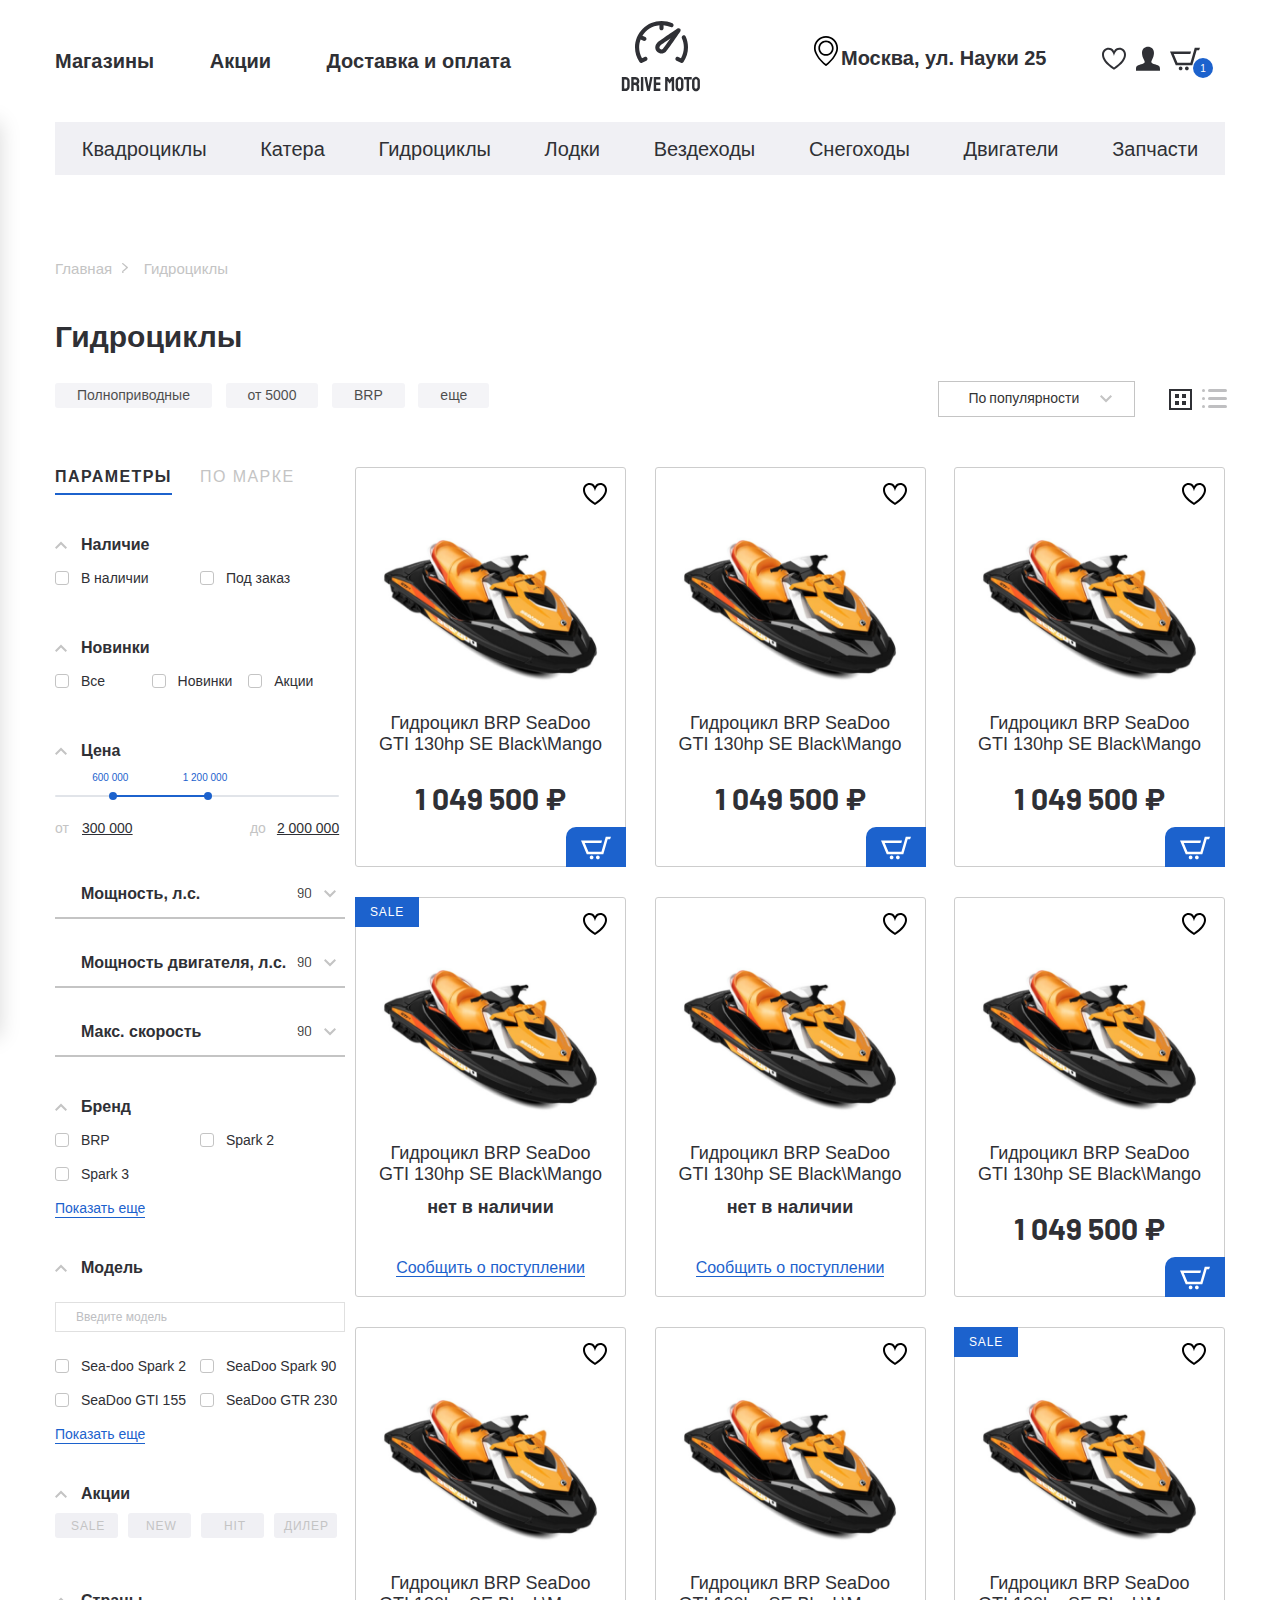
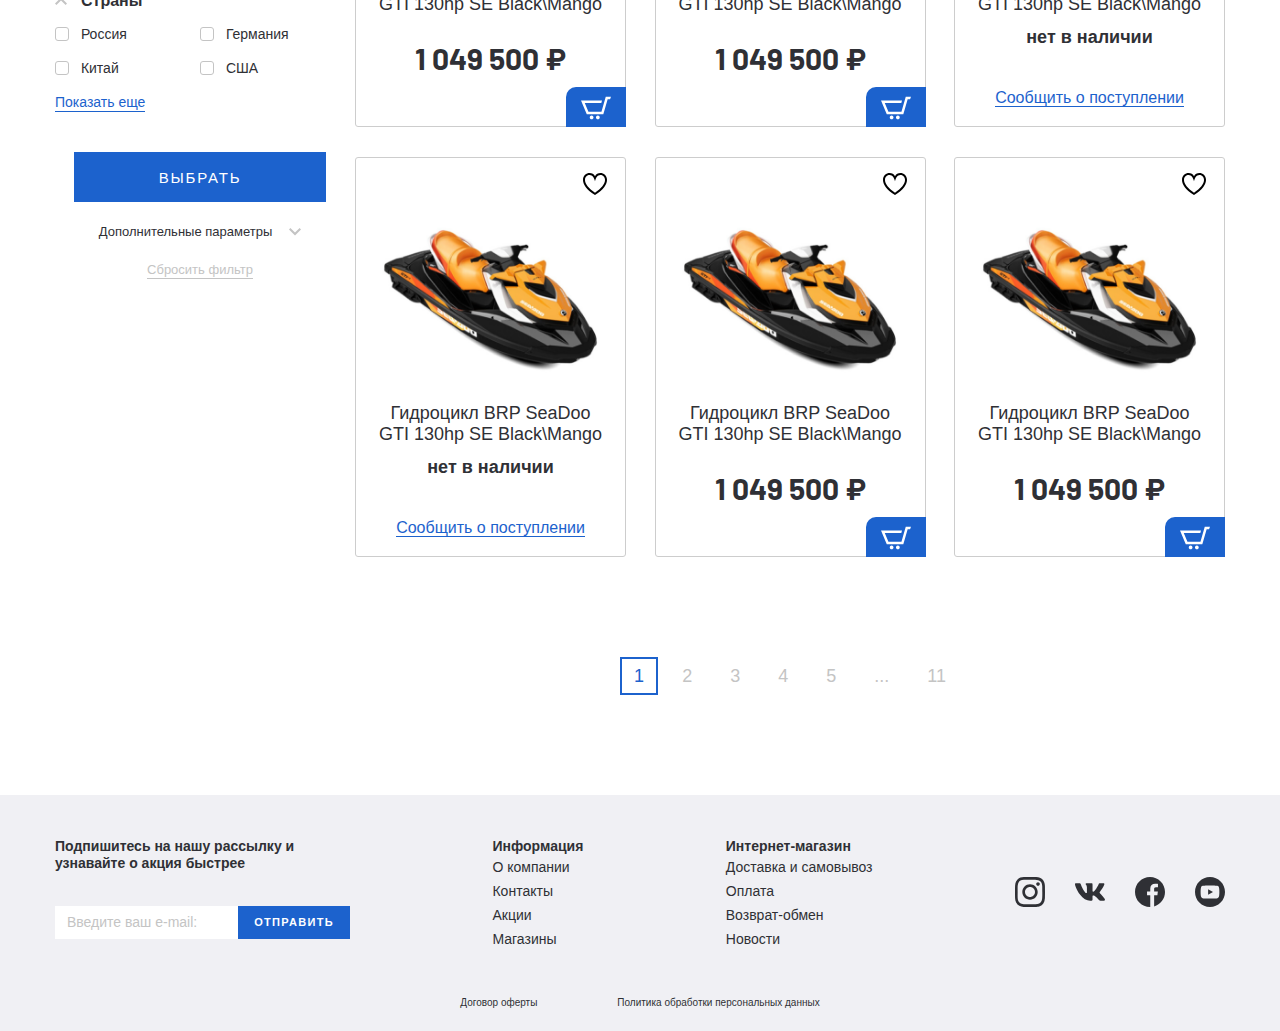
==== catalog.html @ cab8bf54 "complete project: add project git" ====
<!DOCTYPE html>
<html lang="ru">
  <head>
    <meta charset="UTF-8" />
    <meta name="viewport" content="width=device-width, initial-scale=1.0" />
    <meta http-equiv="X-UA-Compatible" content="ie=edge" />
    <title>Document</title>
    <link rel="preconnect" href="https://fonts.googleapis.com" />
    <link rel="preconnect" href="https://fonts.gstatic.com" crossorigin />
    <link
      href="https://fonts.googleapis.com/css2?family=Barlow:wght@400;700&display=swap"
      rel="stylesheet"
    />
    <link rel="stylesheet" href="css/ion.rangeSlider.min.css" />
    <link rel="stylesheet" href="css/jquery.formstyler.css" />
    <link rel="stylesheet" href="css/jquery.formstyler.theme.css" />
    <link rel="stylesheet" href="css/jquery.rateyo.min.css" />
    <link rel="stylesheet" href="css/style.min.css" />
  </head>
  <body>
    <header class="header">
      <div class="header__top">
        <div class="container">
          <div class="header__top-inner">
            <nav class="menu">
              <button class="menu__btn">
                <div class="menu__btn-line"></div>
                <div class="menu__btn-line"></div>
                <div class="menu__btn-line"></div>
              </button>
              <ul class="menu__list">
                <li class="menu__item">
                  <a class="menu__link" href="catalog.html">Магазины</a>
                </li>
                <li class="menu__item">
                  <a class="menu__link" href="#">Акции</a>
                </li>
                <li class="menu__item">
                  <a class="menu__link" href="#">Доставка и оплата</a>
                </li>
              </ul>
            </nav>
            <a class="logo" href="#">
              <img class="logo__img" src="./img/logo.svg" alt="" />
            </a>
            <div class="header__box">
              <p class="header__addres">Москва, ул. Науки 25</p>
              <ul class="user__list">
                <li class="user__list-item">
                  <a class="user__list-link" href="#">
                    <img
                      src="./img/hearth-ico.svg
                    "
                      alt=""
                    />
                  </a>
                </li>
                <li class="user__list-item">
                  <a class="user__list-link" href="#">
                    <img
                      src="./img/user-ico.svg
                    "
                      alt=""
                    />
                  </a>
                </li>
                <li class="user__list-item">
                  <a class="user__list-link basket" href="#">
                    <img
                      src="./img/basket.svg
                    "
                      alt=""
                    />
                    <p class="basket__num">1</p>
                  </a>
                </li>
              </ul>
            </div>
          </div>
        </div>
      </div>
      <ul class="menu-mobile__list">
        <li class="menu-mobile__item">
          <a class="menu-mobile__link" href="#">
            <img class="menu-mobile__img" src="./img/user-ico.svg" alt="" />
            <p>Войти</p>
          </a>
        </li>
        <li class="menu-mobile__item">
          <a class="menu-mobile__link" href="#">
            <img class="menu-mobile__img" src="./img/user-ico.svg" alt="" />
            <p>Регистрация</p>
          </a>
        </li>
        <li class="menu-mobile__item">
          <a class="menu-mobile__link" href="#">
            <img class="menu-mobile__img" src="./img/hearth-ico.svg" alt="" />
            <p>Избранное</p>
          </a>
        </li>
        <li class="menu-mobile__item">
          <a class="menu-mobile__link" href="#">
            <img class="menu-mobile__img" src="./img/basket.svg" alt="" />
            <p>Корзина</p>
          </a>
        </li>
        <li class="menu-mobile__item">
          <a class="menu-mobile__link" href="#">
            <img class="menu-mobile__img" src="./img/home.svg" alt="" />
            <p>Магазины</p>
          </a>
        </li>
        <li class="menu-mobile__item">
          <a class="menu-mobile__link" href="#">
            <img class="menu-mobile__img" src="./img/sale.svg" alt="" />
            <p>Акции</p>
          </a>
        </li>
        <li class="menu-mobile__item">
          <a class="menu-mobile__link" href="#">
            <img class="menu-mobile__img" src="./img/box.svg" alt="" />
            <p>Доставка и оплата</p>
          </a>
        </li>
        <li class="menu-mobile__item">
          <a class="menu-mobile__link" href="#">
            <p>Квадроциклы</p>
          </a>
        </li>
        <li class="menu-mobile__item">
          <a class="menu-mobile__link" href="#">
            <p>Катера</p>
          </a>
        </li>
        <li class="menu-mobile__item">
          <a class="menu-mobile__link" href="#">
            <p>Гидроциклы</p>
          </a>
        </li>
        <li class="menu-mobile__item">
          <a class="menu-mobile__link" href="#">
            <p>Лодки</p>
          </a>
        </li>
        <li class="menu-mobile__item">
          <a class="menu-mobile__link" href="#">
            <p>Вездеходы</p>
          </a>
        </li>
        <li class="menu-mobile__item">
          <a class="menu-mobile__link" href="#">
            <p>Снегоходы</p>
          </a>
        </li>
        <li class="menu-mobile__item">
          <a class="menu-mobile__link" href="#">
            <p>Двигатели</p>
          </a>
        </li>
        <li class="menu-mobile__item">
          <a class="menu-mobile__link" href="#">
            <p>Запчасти</p>
          </a>
        </li>
      </ul>
      <div class="menu__mobile-linewrapper">
        <ul class="menu__mobile-line">
          <li class="menu__item">
            <a class="menu__link" href="catalog.html">Магазины</a>
          </li>
          <li class="menu__item">
            <a class="menu__link" href="#">Акции</a>
          </li>
          <li class="menu__item">
            <a class="menu__link" href="#">Доставка и оплата</a>
          </li>
        </ul>
      </div>

      <div class="header__bottom">
        <div class="container">
          <ul class="menu__categories">
            <li class="menu__categories-item">
              <a class="menu__categories-link" href="product.html"
                >Квадроциклы</a
              >
            </li>

            <li class="menu__categories-item">
              <a class="menu__categories-link" href="#">Катера</a>
            </li>
            <li class="menu__categories-item">
              <a class="menu__categories-link" href="#">Гидроциклы</a>
            </li>
            <li class="menu__categories-item">
              <a class="menu__categories-link" href="#">Лодки</a>
            </li>
            <li class="menu__categories-item">
              <a class="menu__categories-link" href="#">Вездеходы</a>
            </li>
            <li class="menu__categories-item">
              <a class="menu__categories-link" href="#">Снегоходы</a>
            </li>
            <li class="menu__categories-item">
              <a class="menu__categories-link" href="#">Двигатели</a>
            </li>
            <li class="menu__categories-item">
              <a class="menu__categories-link" href="#">Запчасти</a>
            </li>
          </ul>
        </div>
      </div>
    </header>

    <div class="breadcrumbs">
      <div class="container">
        <div class="breadcrumbs__inner">
          <ul class="breadcrumbs__list mobile-overflow">
            <li class="breadcrumbs__list-item"><a href="#"> Главная </a></li>
            <li class="breadcrumbs__list-item"><a href="#"> Гидроциклы </a></li>
          </ul>
        </div>
      </div>
    </div>
    <section class="catalog">
      <div class="container">
        <h2 class="catalog__title">Гидроциклы</h2>
        <div class="catalog__filter">
          <div class="catalog__filter-itemsinner">
            <div class="catalog__filter-items mobile-overflow">
              <button>Полноприводные</button>
              <button>от 5000</button>
              <button>BRP</button>
              <button>еще</button>
            </div>
          </div>

          <div class="catalog__filter-btn">
            <select class="filter-style select-item">
              <option value="">По популярности</option>
              <option value="">Сначала дешевые</option>
              <option value="">Сначала дорогие</option>
            </select>
            <button
              class="
                catalog__filter-btngrid
                catalog__filter-button
                catalog__filter-button--active
              "
            >
              <svg
                width="23"
                height="21"
                viewBox="0 0 23 21"
                fill="none"
                xmlns="http://www.w3.org/2000/svg"
              >
                <rect
                  x="1"
                  y="1"
                  width="21"
                  height="19"
                  stroke="#2F3035"
                  stroke-width="2"
                />
                <rect
                  x="7"
                  y="6"
                  width="2"
                  height="2"
                  fill="#2F3035"
                  stroke="#2F3035"
                  stroke-width="2"
                />
                <rect
                  x="7"
                  y="13"
                  width="2"
                  height="2"
                  fill="#2F3035"
                  stroke="#2F3035"
                  stroke-width="2"
                />
                <rect
                  x="14"
                  y="6"
                  width="2"
                  height="2"
                  fill="#2F3035"
                  stroke="#2F3035"
                  stroke-width="2"
                />
                <rect
                  x="14"
                  y="13"
                  width="2"
                  height="2"
                  fill="#2F3035"
                  stroke="#2F3035"
                  stroke-width="2"
                />
              </svg>
            </button>
            <button class="catalog__filter-btnline catalog__filter-button">
              <svg
                width="25"
                height="19"
                viewBox="0 0 25 19"
                fill="none"
                xmlns="http://www.w3.org/2000/svg"
              >
                <g opacity="1">
                  <rect x="6" width="19" height="3" rx="1.5" fill="#2F3035" />
                  <rect
                    x="6"
                    y="8"
                    width="19"
                    height="3"
                    rx="1.5"
                    fill="#2F3035"
                  />
                  <rect
                    x="6"
                    y="16"
                    width="19"
                    height="3"
                    rx="1.5"
                    fill="#2F3035"
                  />
                  <rect width="3" height="3" rx="1.5" fill="#2F3035" />
                  <rect y="8" width="3" height="3" rx="1.5" fill="#2F3035" />
                  <rect y="16" width="3" height="3" rx="1.5" fill="#2F3035" />
                </g>
              </svg>
            </button>
          </div>
        </div>
        <div class="catalog__inner">
          <div class="aside-btn"> Фильтр</div>
          <aside class="catalog__inner-aside aside-filter">
            <div class="tabs-wrapper tabs-wrapper--no-scroll">
              <div class="tabs aside-filter__tabs">
                <a class="tab aside-filter__tab tab--active" href="#catalog-1"
                  ><span>ПАРАМЕТРЫ</span>
                </a>
                <a class="tab aside-filter__tab" href="#catalog-2"
                  ><span>ПО МАРКЕ</span>
                </a>
              </div>
            </div>
            <div class="tabs-container">
              <div
                id="catalog-1"
                class="
                  tabs-content
                  aside-filter__tabs-content
                  tabs-content--active
                "
              >
                <form class="aside-filter__form">
                  <ul class="aside-filter__list">
                    <li class="aside-filter__item-drop">
                      <p
                        class="
                          aside-filter__item-title
                          filter__item-drop filter__item-drop--active
                        "
                      >
                        Наличие
                      </p>
                      <div class="aside-filter__content">
                        <div class="aside-filter__content-box">
                          <label class="aside-filter__content-label">
                            <input class="filter-style" type="checkbox" />
                            В наличии
                          </label>
                        </div>

                        <div class="aside-filter__content-box">
                          <label class="aside-filter__content-label">
                            <input class="filter-style" type="checkbox" />
                            Под заказ
                          </label>
                        </div>
                      </div>
                    </li>
                    <li class="aside-filter__item-drop">
                      <p
                        class="
                          aside-filter__item-title
                          filter__item-drop filter__item-drop--active
                        "
                      >
                        Новинки
                      </p>
                      <div
                        class="
                          aside-filter__content aside-filter__content-radio
                        "
                      >
                        <div class="aside-filter__content-box">
                          <label class="aside-filter__content-label">
                            <input
                              class="filter-style"
                              name="radio"
                              type="radio"
                            />
                            Все
                          </label>
                        </div>

                        <div class="aside-filter__content-box">
                          <label class="aside-filter__content-label">
                            <input
                              class="filter-style"
                              name="radio"
                              type="radio"
                            />
                            Новинки
                          </label>
                        </div>

                        <div class="aside-filter__content-box">
                          <label class="aside-filter__content-label">
                            <input
                              class="filter-style"
                              name="radio"
                              type="radio"
                            />
                            Акции
                          </label>
                        </div>
                      </div>
                    </li>
                    <li class="aside-filter__item-drop">
                      <p
                        class="
                          aside-filter__item-title
                          filter__item-drop filter__item-drop--active
                        "
                      >
                        Цена
                      </p>
                      <div class="aside-filter__content">
                        <input
                          type="text"
                          class="js-range-slider"
                          name="my_range"
                          value=""
                          data-min="300000"
                          data-max="2000000"
                          data-from="600000"
                          data-to="1200000"
                        />
                      </div>
                    </li>
                    <li class="aside-filter__item-list">
                      <div class="filter__item-list">
                        <p class="filter__item-list-title">Мощность, л.с.</p>
                        <select class="filter-style filter__item-list-select">
                          <option>90</option>
                          <option>100</option>
                          <option>120</option>
                          <option>140</option>
                          <option>200</option>
                          <option>300</option>
                        </select>
                      </div>
                      <div class="filter__item-list">
                        <p class="filter__item-list-title">
                          Мощность двигателя, л.с.
                        </p>
                        <select class="filter-style filter__item-list-select">
                          <option>90</option>
                          <option>100</option>
                          <option>120</option>
                          <option>140</option>
                          <option>200</option>
                          <option>300</option>
                        </select>
                      </div>

                      <div class="filter__item-list">
                        <p class="filter__item-list-title">Макс. скорость</p>
                        <select class="filter-style filter__item-list-select">
                          <option>90</option>
                          <option>100</option>
                          <option>120</option>
                          <option>140</option>
                          <option>200</option>
                          <option>300</option>
                        </select>
                      </div>
                    </li>
                    <li class="aside-filter__item-drop">
                      <p
                        class="
                          aside-filter__item-title
                          filter__item-drop filter__item-drop--active
                        "
                      >
                        Бренд
                      </p>
                      <div class="aside-filter__content">
                        <div class="aside-filter__content-box">
                          <label class="aside-filter__content-label">
                            <input class="filter-style" type="checkbox" />
                            BRP
                          </label>
                        </div>

                        <div class="aside-filter__content-box">
                          <label class="aside-filter__content-label">
                            <input class="filter-style" type="checkbox" />
                            Spark 2
                          </label>
                        </div>
                        <div class="aside-filter__content-box">
                          <label class="aside-filter__content-label">
                            <input class="filter-style" type="checkbox" />
                            Spark 3
                          </label>
                        </div>
                        <div class="filter-more">
                          <button class="filter-more__btn" href="#">
                            Показать еще
                          </button>
                        </div>
                      </div>
                    </li>
                    <li class="aside-filter__item-drop">
                      <p
                        class="
                          aside-filter__item-title
                          filter__item-drop filter__item-drop--active
                        "
                      >
                        Модель
                      </p>
                      <div class="aside-filter__content">
                        <input
                          class="filter-search"
                          type="text"
                          placeholder="Введите модель"
                        />
                        <div class="aside-filter__content-box">
                          <label class="aside-filter__content-label">
                            <input class="filter-style" type="checkbox" />
                            Sea-doo Spark 2
                          </label>
                        </div>

                        <div class="aside-filter__content-box">
                          <label class="aside-filter__content-label">
                            <input class="filter-style" type="checkbox" />
                            SeaDoo Spark 90
                          </label>
                        </div>
                        <div class="aside-filter__content-box">
                          <label class="aside-filter__content-label">
                            <input class="filter-style" type="checkbox" />
                            SeaDoo GTI 155
                          </label>
                        </div>
                        <div class="aside-filter__content-box">
                          <label class="aside-filter__content-label">
                            <input class="filter-style" type="checkbox" />
                            SeaDoo GTR 230
                          </label>
                        </div>
                        <div class="filter-more">
                          <button class="filter-more__btn" href="#">
                            Показать еще
                          </button>
                        </div>
                      </div>
                    </li>
                    <li class="aside-filter__item-drop btn-checked">
                      <p
                        class="
                          aside-filter__item-title
                          filter__item-drop filter__item-drop--active
                        "
                      >
                        Акции
                      </p>
                      <div class="aside-filter__content">
                        <div class="aside-filter__content-box">
                          <label class="aside-filter__content-label">
                            <input class="filter-style" type="checkbox" />
                            <span class="btn-checked__text">SALE</span>
                          </label>
                        </div>
                        <div class="aside-filter__content-box">
                          <label class="aside-filter__content-label">
                            <input class="filter-style" type="checkbox" />
                            <span class="btn-checked__text">NEW</span>
                          </label>
                        </div>
                        <div class="aside-filter__content-box">
                          <label class="aside-filter__content-label">
                            <input class="filter-style" type="checkbox" />
                            <span class="btn-checked__text">HIT</span>
                          </label>
                        </div>
                        <div class="aside-filter__content-box">
                          <label class="aside-filter__content-label">
                            <input class="filter-style" type="checkbox" />
                            <span class="btn-checked__text">ДИЛЕР</span>
                          </label>
                        </div>
                      </div>
                    </li>
                    <li class="aside-filter__item-drop">
                      <p
                        class="
                          aside-filter__item-title
                          filter__item-drop filter__item-drop--active
                        "
                      >
                        Страны
                      </p>
                      <div class="aside-filter__content">
                        <div class="aside-filter__content-box">
                          <label class="aside-filter__content-label">
                            <input class="filter-style" type="checkbox" />
                            Россия
                          </label>
                        </div>

                        <div class="aside-filter__content-box">
                          <label class="aside-filter__content-label">
                            <input class="filter-style" type="checkbox" />
                            Германия
                          </label>
                        </div>
                        <div class="aside-filter__content-box">
                          <label class="aside-filter__content-label">
                            <input class="filter-style" type="checkbox" />
                            Китай
                          </label>
                        </div>
                        <div class="aside-filter__content-box">
                          <label class="aside-filter__content-label">
                            <input class="filter-style" type="checkbox" />
                            CША
                          </label>
                        </div>
                        <div class="filter-more">
                          <button class="filter-more__btn" href="#">
                            Показать еще
                          </button>
                        </div>
                      </div>
                    </li>
                    <li class="aside-filter__item-drop aside-filter__item-btn">
                      <button
                        class="filter-btn__send filter-btn__send--active"
                        type="submit"
                      >
                        ВЫБРАТЬ
                      </button>
                      <p class="filter-extra">Дополнительные параметры</p>
                      <div class="filter-extra__content">more</div>

                      <button class="filter-btn__reset" type="submit">
                        Сбросить фильтр
                      </button>
                    </li>
                  </ul>
                </form>
              </div>
              <div
                id="catalog-2"
                class="tabs-content aside-filter__tabs-content"
              >
                content-2
              </div>
            </div>
          </aside>
          <div class="catalog__inner-list">
            <div class="product-item__wrapper">
              <button class="product-item__favorite"></button>
              <button class="product-item__basket">
                <img src="./img/basket-white.svg" alt="" />
              </button>
              <a class="product-item__notify-link" href="#">
                <span>Сообщить о поступлении</span>
              </a>
              <a class="product-item" href="product.html">
                <p class="product-item__hover-text">посмотреть товар</p>
                <img
                  class="product-item__img"
                  src="./img/content/gidrotsikl-1.png"
                  alt=""
                />
                <h4 class="product-item__title">
                  Гидроцикл BRP SeaDoo GTI 130hp SE Black\Mango
                </h4>
                <p class="price product-item__price">1 049 500 ₽</p>
                <p class="product-item__notify-text">нет в наличии</p>
              </a>
            </div>
            <div class="product-item__wrapper">
              <button class="product-item__favorite"></button>
              <button class="product-item__basket">
                <img src="./img/basket-white.svg" alt="" />
              </button>
              <a class="product-item__notify-link" href="#">
                <span>Сообщить о поступлении</span>
              </a>
              <a class="product-item" href="#">
                <p class="product-item__hover-text">посмотреть товар</p>
                <img
                  class="product-item__img"
                  src="./img/content/gidrotsikl-1.png"
                  alt=""
                />
                <h4 class="product-item__title">
                  Гидроцикл BRP SeaDoo GTI 130hp SE Black\Mango
                </h4>
                <p class="price product-item__price">1 049 500 ₽</p>
                <p class="product-item__notify-text">нет в наличии</p>
              </a>
            </div>
            <div class="product-item__wrapper">
              <button class="product-item__favorite"></button>
              <button class="product-item__basket">
                <img src="./img/basket-white.svg" alt="" />
              </button>
              <a class="product-item__notify-link" href="#">
                <span>Сообщить о поступлении</span>
              </a>
              <a class="product-item" href="#">
                <p class="product-item__hover-text">посмотреть товар</p>
                <img
                  class="product-item__img"
                  src="./img/content/gidrotsikl-1.png"
                  alt=""
                />
                <h4 class="product-item__title">
                  Гидроцикл BRP SeaDoo GTI 130hp SE Black\Mango
                </h4>
                <p class="price product-item__price">1 049 500 ₽</p>
                <p class="product-item__notify-text">нет в наличии</p>
              </a>
            </div>
            <div class="product-item__wrapper product-item__not-available">
              <button class="product-item__favorite"></button>
              <button class="product-item__basket">
                <img src="./img/basket-white.svg" alt="" />
              </button>
              <a class="product-item__notify-link" href="#">
                <span>Сообщить о поступлении</span>
              </a>
              <a class="product-item product-item--sale" href="#">
                <p class="product-item__hover-text">посмотреть товар</p>
                <img
                  class="product-item__img"
                  src="./img/content/gidrotsikl-1.png"
                  alt=""
                />
                <h4 class="product-item__title">
                  Гидроцикл BRP SeaDoo GTI 130hp SE Black\Mango
                </h4>
                <p class="price product-item__price">1 049 500 ₽</p>
                <p class="product-item__notify-text">нет в наличии</p>
              </a>
            </div>
            <div class="product-item__wrapper product-item__not-available">
              <button class="product-item__favorite"></button>
              <button class="product-item__basket">
                <img src="./img/basket-white.svg" alt="" />
              </button>
              <a class="product-item__notify-link" href="#">
                <span>Сообщить о поступлении</span>
              </a>
              <a class="product-item" href="#">
                <p class="product-item__hover-text">посмотреть товар</p>
                <img
                  class="product-item__img"
                  src="./img/content/gidrotsikl-1.png"
                  alt=""
                />
                <h4 class="product-item__title">
                  Гидроцикл BRP SeaDoo GTI 130hp SE Black\Mango
                </h4>
                <p class="price product-item__price">1 049 500 ₽</p>
                <p class="product-item__notify-text">нет в наличии</p>
              </a>
            </div>
            <div class="product-item__wrapper">
              <button class="product-item__favorite"></button>
              <button class="product-item__basket">
                <img src="./img/basket-white.svg" alt="" />
              </button>
              <a class="product-item__notify-link" href="#">
                <span>Сообщить о поступлении</span>
              </a>
              <a class="product-item" href="#">
                <p class="product-item__hover-text">посмотреть товар</p>
                <img
                  class="product-item__img"
                  src="./img/content/gidrotsikl-1.png"
                  alt=""
                />
                <h4 class="product-item__title">
                  Гидроцикл BRP SeaDoo GTI 130hp SE Black\Mango
                </h4>
                <p class="price product-item__price">1 049 500 ₽</p>
                <p class="product-item__notify-text">нет в наличии</p>
              </a>
            </div>
            <div class="product-item__wrapper">
              <button class="product-item__favorite"></button>
              <button class="product-item__basket">
                <img src="./img/basket-white.svg" alt="" />
              </button>
              <a class="product-item__notify-link" href="#">
                <span>Сообщить о поступлении</span>
              </a>
              <a class="product-item" href="#">
                <p class="product-item__hover-text">посмотреть товар</p>
                <img
                  class="product-item__img"
                  src="./img/content/gidrotsikl-1.png"
                  alt=""
                />
                <h4 class="product-item__title">
                  Гидроцикл BRP SeaDoo GTI 130hp SE Black\Mango
                </h4>
                <p class="price product-item__price">1 049 500 ₽</p>
                <p class="product-item__notify-text">нет в наличии</p>
              </a>
            </div>
            <div class="product-item__wrapper">
              <button class="product-item__favorite"></button>
              <button class="product-item__basket">
                <img src="./img/basket-white.svg" alt="" />
              </button>
              <a class="product-item__notify-link" href="#">
                <span>Сообщить о поступлении</span>
              </a>
              <a class="product-item" href="#">
                <p class="product-item__hover-text">посмотреть товар</p>
                <img
                  class="product-item__img"
                  src="./img/content/gidrotsikl-1.png"
                  alt=""
                />
                <h4 class="product-item__title">
                  Гидроцикл BRP SeaDoo GTI 130hp SE Black\Mango
                </h4>
                <p class="price product-item__price">1 049 500 ₽</p>
                <p class="product-item__notify-text">нет в наличии</p>
              </a>
            </div>
            <div class="product-item__wrapper product-item__not-available">
              <button class="product-item__favorite"></button>
              <button class="product-item__basket">
                <img src="./img/basket-white.svg" alt="" />
              </button>
              <a class="product-item__notify-link" href="#">
                <span>Сообщить о поступлении</span>
              </a>
              <a class="product-item product-item--sale" href="#">
                <p class="product-item__hover-text">посмотреть товар</p>
                <img
                  class="product-item__img"
                  src="./img/content/gidrotsikl-1.png"
                  alt=""
                />
                <h4 class="product-item__title">
                  Гидроцикл BRP SeaDoo GTI 130hp SE Black\Mango
                </h4>
                <p class="price product-item__price">1 049 500 ₽</p>
                <p class="product-item__notify-text">нет в наличии</p>
              </a>
            </div>
            <div class="product-item__wrapper product-item__not-available">
              <button class="product-item__favorite"></button>
              <button class="product-item__basket">
                <img src="./img/basket-white.svg" alt="" />
              </button>
              <a class="product-item__notify-link" href="#">
                <span>Сообщить о поступлении</span>
              </a>
              <a class="product-item" href="#">
                <p class="product-item__hover-text">посмотреть товар</p>
                <img
                  class="product-item__img"
                  src="./img/content/gidrotsikl-1.png"
                  alt=""
                />
                <h4 class="product-item__title">
                  Гидроцикл BRP SeaDoo GTI 130hp SE Black\Mango
                </h4>
                <p class="price product-item__price">1 049 500 ₽</p>
                <p class="product-item__notify-text">нет в наличии</p>
              </a>
            </div>
            <div class="product-item__wrapper">
              <button class="product-item__favorite"></button>
              <button class="product-item__basket">
                <img src="./img/basket-white.svg" alt="" />
              </button>
              <a class="product-item__notify-link" href="#">
                <span>Сообщить о поступлении</span>
              </a>
              <a class="product-item" href="#">
                <p class="product-item__hover-text">посмотреть товар</p>
                <img
                  class="product-item__img"
                  src="./img/content/gidrotsikl-1.png"
                  alt=""
                />
                <h4 class="product-item__title">
                  Гидроцикл BRP SeaDoo GTI 130hp SE Black\Mango
                </h4>
                <p class="price product-item__price">1 049 500 ₽</p>
                <p class="product-item__notify-text">нет в наличии</p>
              </a>
            </div>
            <div class="product-item__wrapper">
              <button class="product-item__favorite"></button>
              <button class="product-item__basket">
                <img src="./img/basket-white.svg" alt="" />
              </button>
              <a class="product-item__notify-link" href="#">
                <span>Сообщить о поступлении</span>
              </a>
              <a class="product-item" href="#">
                <p class="product-item__hover-text">посмотреть товар</p>
                <img
                  class="product-item__img"
                  src="./img/content/gidrotsikl-1.png"
                  alt=""
                />
                <h4 class="product-item__title">
                  Гидроцикл BRP SeaDoo GTI 130hp SE Black\Mango
                </h4>
                <p class="price product-item__price">1 049 500 ₽</p>
                <p class="product-item__notify-text">нет в наличии</p>
              </a>
            </div>
            <div class="pagination">
              <ul class="pagination-list">
                <li class="pagination-list__item active">
                  <span href="#">1</span>
                </li>
                <li class="pagination-list__item"><a href="#">2</a></li>
                <li class="pagination-list__item"><a href="#">3</a></li>
                <li class="pagination-list__item"><a href="#">4</a></li>
                <li class="pagination-list__item"><a href="#">5</a></li>
                <li class="pagination-list__item pagination-list__item-dots">
                  <span>...</span>
                </li>
                <li class="pagination-list__item"><a href="#">11</a></li>
              </ul>
            </div>
          </div>
        </div>
      </div>
    </section>
    <footer class="footer">
      <div class="container">
        <div class="footer__top">
          <div class="footer__top-inner">
            <div class="footer__top-newsletter footer__top-item">
              <h6 class="footer__top-title">
                Подпишитесь на нашу рассылку и узнавайте о акция быстрее
              </h6>
              <form class="footer__top-form">
                <input
                  class="footer__top-input"
                  type="text"
                  placeholder="Введите ваш e-mail:"
                />
                <button class="footer__top-btn" type="submit">Отправить</button>
              </form>
            </div>
            <div class="footer__top-item footer__top-itemdrop">
              <h6 class="footer__top-title footer__top-drop">Информация</h6>
              <ul class="footer__top-list">
                <li class="footer__top-list__item">
                  <a href="#">О компании</a>
                </li>
                <li class="footer__top-list__item"><a href="#">Контакты</a></li>
                <li class="footer__top-list__item"><a href="#">Акции</a></li>
                <li class="footer__top-list__item"><a href="#">Магазины</a></li>
              </ul>
            </div>
            <div class="footer__top-item">
              <h6 class="footer__top-title footer__top-drop">
                Интернет-магазин
              </h6>
              <ul class="footer__top-list">
                <li class="footer__top-list__item">
                  <a href="#">Доставка и самовывоз </a>
                </li>
                <li class="footer__top-list__item"><a href="#">Оплата</a></li>
                <li class="footer__top-list__item">
                  <a href="#">Возврат-обмен</a>
                </li>
                <li class="footer__top-list__item"><a href="#">Новости</a></li>
              </ul>
            </div>
            <div class="footer__top-item footer__top-social">
              <ul class="social-list">
                <li class="social-list-item">
                  <a href="#">
                    <img src="./img/instagram.svg" alt="" />
                  </a>
                </li>
                <li class="social-list-item">
                  <a href="#">
                    <img src="./img/vk.svg" alt="" />
                  </a>
                </li>
                <li class="social-list-item">
                  <a href="#">
                    <img src="./img/facebook.svg" alt="" />
                  </a>
                </li>
                <li class="social-list-item">
                  <a href="#">
                    <img src="./img/youtube.svg" alt="" />
                  </a>
                </li>
              </ul>
            </div>
          </div>
        </div>
        <div class="footer__bottom">
          <a class="footer__bottom-link" href="#"> Договор оферты </a>
          <a class="footer__bottom-link" href="#">
            Политика обработки персональных данных
          </a>
        </div>
      </div>
    </footer>

    <script src="https://ajax.googleapis.com/ajax/libs/jquery/3.4.1/jquery.min.js"></script>
    <script src="js/ion.rangeSlider.min.js"></script>
    <script src="js/jquery.rateyo.min.js"></script>
    <script src="js/jquery.formstyler.min.js"></script>
    <script src="js/libs.min.js"></script>
    <script src="js/main.js"></script>
  </body>
</html>

<!-- <div class="tabs-wrapper">
  <div class="tabs">
    <a class="tab tab--active" href="#"></a>
  </div>
  <div class="tabs-container">
    <div class="tabs-content"></div>
  </div>
</div> -->

<!-- <label>
  <input class="filter-style" type="checkbox" checked/>
<span class='check-style'></span>
В наличии
</label> -->
---- css/ion.rangeSlider.min.css ----
/*!Ion.RangeSlider, 2.3.1, © Denis Ineshin, 2010 - 2019, IonDen.com, Build date: 2019-12-19 16:51:02*/.irs{position:relative;display:block;-webkit-touch-callout:none;-webkit-user-select:none;-khtml-user-select:none;-moz-user-select:none;-ms-user-select:none;user-select:none;font-size:12px;font-family:Arial,sans-serif}.irs-line{position:relative;display:block;overflow:hidden;outline:none !important}.irs-bar{position:absolute;display:block;left:0;width:0}.irs-shadow{position:absolute;display:none;left:0;width:0}.irs-handle{position:absolute;display:block;box-sizing:border-box;cursor:default;z-index:1}.irs-handle.type_last{z-index:2}.irs-min,.irs-max{position:absolute;display:block;cursor:default}.irs-min{left:0}.irs-max{right:0}.irs-from,.irs-to,.irs-single{position:absolute;display:block;top:0;left:0;cursor:default;white-space:nowrap}.irs-grid{position:absolute;display:none;bottom:0;left:0;width:100%;height:20px}.irs-with-grid .irs-grid{display:block}.irs-grid-pol{position:absolute;top:0;left:0;width:1px;height:8px;background:#000}.irs-grid-pol.small{height:4px}.irs-grid-text{position:absolute;bottom:0;left:0;white-space:nowrap;text-align:center;font-size:9px;line-height:9px;padding:0 3px;color:#000}.irs-disable-mask{position:absolute;display:block;top:0;left:-1%;width:102%;height:100%;cursor:default;background:rgba(0,0,0,0);z-index:2}.lt-ie9 .irs-disable-mask{background:#000;filter:alpha(opacity=0);cursor:not-allowed}.irs-disabled{opacity:.4}.irs-hidden-input{position:absolute !important;display:block !important;top:0 !important;left:0 !important;width:0 !important;height:0 !important;font-size:0 !important;line-height:0 !important;padding:0 !important;margin:0 !important;overflow:hidden;outline:none !important;z-index:-9999 !important;background:none !important;border-style:solid !important;border-color:transparent !important}.irs--flat{height:40px}.irs--flat.irs-with-grid{height:60px}.irs--flat .irs-line{top:25px;height:12px;background-color:#e1e4e9;border-radius:4px}.irs--flat .irs-bar{top:25px;height:12px;background-color:#ed5565}.irs--flat .irs-bar--single{border-radius:4px 0 0 4px}.irs--flat .irs-shadow{height:1px;bottom:16px;background-color:#e1e4e9}.irs--flat .irs-handle{top:22px;width:16px;height:18px;background-color:transparent}.irs--flat .irs-handle>i:first-child{position:absolute;display:block;top:0;left:50%;width:2px;height:100%;margin-left:-1px;background-color:#da4453}.irs--flat .irs-handle.state_hover>i:first-child,.irs--flat .irs-handle:hover>i:first-child{background-color:#a43540}.irs--flat .irs-min,.irs--flat .irs-max{top:0;padding:1px 3px;color:#999;font-size:10px;line-height:1.333;text-shadow:none;background-color:#e1e4e9;border-radius:4px}.irs--flat .irs-from,.irs--flat .irs-to,.irs--flat .irs-single{color:white;font-size:10px;line-height:1.333;text-shadow:none;padding:1px 5px;background-color:#ed5565;border-radius:4px}.irs--flat .irs-from:before,.irs--flat .irs-to:before,.irs--flat .irs-single:before{position:absolute;display:block;content:"";bottom:-6px;left:50%;width:0;height:0;margin-left:-3px;overflow:hidden;border:3px solid transparent;border-top-color:#ed5565}.irs--flat .irs-grid-pol{background-color:#e1e4e9}.irs--flat .irs-grid-text{color:#999}.irs--big{height:55px}.irs--big.irs-with-grid{height:70px}.irs--big .irs-line{top:33px;height:12px;background-color:white;background:linear-gradient(to bottom, #ddd -50%, white 150%);border:1px solid #ccc;border-radius:12px}.irs--big .irs-bar{top:33px;height:12px;background-color:#92bce0;border:1px solid #428bca;background:linear-gradient(to bottom, #ffffff 0%, #428bca 30%, #b9d4ec 100%);box-shadow:inset 0 0 1px 1px rgba(255,255,255,0.5)}.irs--big .irs-bar--single{border-radius:12px 0 0 12px}.irs--big .irs-shadow{height:1px;bottom:16px;background-color:rgba(66,139,202,0.5)}.irs--big .irs-handle{top:25px;width:30px;height:30px;border:1px solid rgba(0,0,0,0.3);background-color:#cbcfd5;background:linear-gradient(to bottom, white 0%, #B4B9BE 30%, white 100%);box-shadow:1px 1px 2px rgba(0,0,0,0.2),inset 0 0 3px 1px white;border-radius:30px}.irs--big .irs-handle.state_hover,.irs--big .irs-handle:hover{border-color:rgba(0,0,0,0.45);background-color:#939ba7;background:linear-gradient(to bottom, white 0%, #919BA5 30%, white 100%)}.irs--big .irs-min,.irs--big .irs-max{top:0;padding:1px 5px;color:white;text-shadow:none;background-color:#9f9f9f;border-radius:3px}.irs--big .irs-from,.irs--big .irs-to,.irs--big .irs-single{color:white;text-shadow:none;padding:1px 5px;background-color:#428bca;background:linear-gradient(to bottom, #428bca 0%, #3071a9 100%);border-radius:3px}.irs--big .irs-grid-pol{background-color:#428bca}.irs--big .irs-grid-text{color:#428bca}.irs--modern{height:55px}.irs--modern.irs-with-grid{height:55px}.irs--modern .irs-line{top:25px;height:5px;background-color:#d1d6e0;background:linear-gradient(to bottom, #e0e4ea 0%, #d1d6e0 100%);border:1px solid #a3adc1;border-bottom-width:0;border-radius:5px}.irs--modern .irs-bar{top:25px;height:5px;background:#20b426;background:linear-gradient(to bottom, #20b426 0%, #18891d 100%)}.irs--modern .irs-bar--single{border-radius:5px 0 0 5px}.irs--modern .irs-shadow{height:1px;bottom:21px;background-color:rgba(209,214,224,0.5)}.irs--modern .irs-handle{top:37px;width:12px;height:13px;border:1px solid #a3adc1;border-top-width:0;box-shadow:1px 1px 1px rgba(0,0,0,0.1);border-radius:0 0 3px 3px}.irs--modern .irs-handle>i:nth-child(1){position:absolute;display:block;top:-4px;left:1px;width:6px;height:6px;border:1px solid #a3adc1;background:white;transform:rotate(45deg)}.irs--modern .irs-handle>i:nth-child(2){position:absolute;display:block;box-sizing:border-box;top:0;left:0;width:10px;height:12px;background:#e9e6e6;background:linear-gradient(to bottom, white 0%, #e9e6e6 100%);border-radius:0 0 3px 3px}.irs--modern .irs-handle>i:nth-child(3){position:absolute;display:block;box-sizing:border-box;top:3px;left:3px;width:4px;height:5px;border-left:1px solid #a3adc1;border-right:1px solid #a3adc1}.irs--modern .irs-handle.state_hover,.irs--modern .irs-handle:hover{border-color:#7685a2;background:#c3c7cd;background:linear-gradient(to bottom, #ffffff 0%, #919ba5 30%, #ffffff 100%)}.irs--modern .irs-handle.state_hover>i:nth-child(1),.irs--modern .irs-handle:hover>i:nth-child(1){border-color:#7685a2}.irs--modern .irs-handle.state_hover>i:nth-child(3),.irs--modern .irs-handle:hover>i:nth-child(3){border-color:#48536a}.irs--modern .irs-min,.irs--modern .irs-max{top:0;font-size:10px;line-height:1.333;text-shadow:none;padding:1px 5px;color:white;background-color:#d1d6e0;border-radius:5px}.irs--modern .irs-from,.irs--modern .irs-to,.irs--modern .irs-single{font-size:10px;line-height:1.333;text-shadow:none;padding:1px 5px;background-color:#20b426;color:white;border-radius:5px}.irs--modern .irs-from:before,.irs--modern .irs-to:before,.irs--modern .irs-single:before{position:absolute;display:block;content:"";bottom:-6px;left:50%;width:0;height:0;margin-left:-3px;overflow:hidden;border:3px solid transparent;border-top-color:#20b426}.irs--modern .irs-grid{height:25px}.irs--modern .irs-grid-pol{background-color:#dedede}.irs--modern .irs-grid-text{color:silver;font-size:13px}.irs--sharp{height:50px;font-size:12px;line-height:1}.irs--sharp.irs-with-grid{height:57px}.irs--sharp .irs-line{top:30px;height:2px;background-color:black;border-radius:2px}.irs--sharp .irs-bar{top:30px;height:2px;background-color:#ee22fa}.irs--sharp .irs-bar--single{border-radius:2px 0 0 2px}.irs--sharp .irs-shadow{height:1px;bottom:21px;background-color:rgba(0,0,0,0.5)}.irs--sharp .irs-handle{top:25px;width:10px;height:10px;background-color:#a804b2}.irs--sharp .irs-handle>i:first-child{position:absolute;display:block;top:100%;left:0;width:0;height:0;border:5px solid transparent;border-top-color:#a804b2}.irs--sharp .irs-handle.state_hover,.irs--sharp .irs-handle:hover{background-color:black}.irs--sharp .irs-handle.state_hover>i:first-child,.irs--sharp .irs-handle:hover>i:first-child{border-top-color:black}.irs--sharp .irs-min,.irs--sharp .irs-max{color:white;font-size:14px;line-height:1;top:0;padding:3px 4px;opacity:.4;background-color:#a804b2;border-radius:2px}.irs--sharp .irs-from,.irs--sharp .irs-to,.irs--sharp .irs-single{font-size:14px;line-height:1;text-shadow:none;padding:3px 4px;background-color:#a804b2;color:white;border-radius:2px}.irs--sharp .irs-from:before,.irs--sharp .irs-to:before,.irs--sharp .irs-single:before{position:absolute;display:block;content:"";bottom:-6px;left:50%;width:0;height:0;margin-left:-3px;overflow:hidden;border:3px solid transparent;border-top-color:#a804b2}.irs--sharp .irs-grid{height:25px}.irs--sharp .irs-grid-pol{background-color:#dedede}.irs--sharp .irs-grid-text{color:silver;font-size:13px}.irs--round{height:50px}.irs--round.irs-with-grid{height:65px}.irs--round .irs-line{top:36px;height:4px;background-color:#dee4ec;border-radius:4px}.irs--round .irs-bar{top:36px;height:4px;background-color:#006cfa}.irs--round .irs-bar--single{border-radius:4px 0 0 4px}.irs--round .irs-shadow{height:4px;bottom:21px;background-color:rgba(222,228,236,0.5)}.irs--round .irs-handle{top:26px;width:24px;height:24px;border:4px solid #006cfa;background-color:white;border-radius:24px;box-shadow:0 1px 3px rgba(0,0,255,0.3)}.irs--round .irs-handle.state_hover,.irs--round .irs-handle:hover{background-color:#f0f6ff}.irs--round .irs-min,.irs--round .irs-max{color:#333;font-size:14px;line-height:1;top:0;padding:3px 5px;background-color:rgba(0,0,0,0.1);border-radius:4px}.irs--round .irs-from,.irs--round .irs-to,.irs--round .irs-single{font-size:14px;line-height:1;text-shadow:none;padding:3px 5px;background-color:#006cfa;color:white;border-radius:4px}.irs--round .irs-from:before,.irs--round .irs-to:before,.irs--round .irs-single:before{position:absolute;display:block;content:"";bottom:-6px;left:50%;width:0;height:0;margin-left:-3px;overflow:hidden;border:3px solid transparent;border-top-color:#006cfa}.irs--round .irs-grid{height:25px}.irs--round .irs-grid-pol{background-color:#dedede}.irs--round .irs-grid-text{color:silver;font-size:13px}.irs--square{height:50px}.irs--square.irs-with-grid{height:60px}.irs--square .irs-line{top:31px;height:4px;background-color:#dedede}.irs--square .irs-bar{top:31px;height:4px;background-color:black}.irs--square .irs-shadow{height:2px;bottom:21px;background-color:#dedede}.irs--square .irs-handle{top:25px;width:16px;height:16px;border:3px solid black;background-color:white;-webkit-transform:rotate(45deg);-ms-transform:rotate(45deg);transform:rotate(45deg)}.irs--square .irs-handle.state_hover,.irs--square .irs-handle:hover{background-color:#f0f6ff}.irs--square .irs-min,.irs--square .irs-max{color:#333;font-size:14px;line-height:1;top:0;padding:3px 5px;background-color:rgba(0,0,0,0.1)}.irs--square .irs-from,.irs--square .irs-to,.irs--square .irs-single{font-size:14px;line-height:1;text-shadow:none;padding:3px 5px;background-color:black;color:white}.irs--square .irs-grid{height:25px}.irs--square .irs-grid-pol{background-color:#dedede}.irs--square .irs-grid-text{color:silver;font-size:11px}
---- css/style.min.css ----
/*! normalize.css v8.0.1 | MIT License | github.com/necolas/normalize.css */html{line-height:1.15;-webkit-text-size-adjust:100%}body{margin:0}main{display:block}h1{font-size:2em;margin:.67em 0}hr{-webkit-box-sizing:content-box;box-sizing:content-box;height:0;overflow:visible}pre{font-family:monospace,monospace;font-size:1em}a{background-color:transparent}abbr[title]{border-bottom:none;text-decoration:underline;-webkit-text-decoration:underline dotted;text-decoration:underline dotted}b,strong{font-weight:bolder}code,kbd,samp{font-family:monospace,monospace;font-size:1em}small{font-size:80%}sub,sup{font-size:75%;line-height:0;position:relative;vertical-align:baseline}sub{bottom:-0.25em}sup{top:-0.5em}img{border-style:none}button,input,optgroup,select,textarea{font-family:inherit;font-size:100%;line-height:1.15;margin:0}button,input{overflow:visible}button,select{text-transform:none}button,[type=button],[type=reset],[type=submit]{-webkit-appearance:button}button::-moz-focus-inner,[type=button]::-moz-focus-inner,[type=reset]::-moz-focus-inner,[type=submit]::-moz-focus-inner{border-style:none;padding:0}button:-moz-focusring,[type=button]:-moz-focusring,[type=reset]:-moz-focusring,[type=submit]:-moz-focusring{outline:1px dotted ButtonText}fieldset{padding:.35em .75em .625em}legend{-webkit-box-sizing:border-box;box-sizing:border-box;color:inherit;display:table;max-width:100%;padding:0;white-space:normal}progress{vertical-align:baseline}textarea{overflow:auto}[type=checkbox],[type=radio]{-webkit-box-sizing:border-box;box-sizing:border-box;padding:0}[type=number]::-webkit-inner-spin-button,[type=number]::-webkit-outer-spin-button{height:auto}[type=search]{-webkit-appearance:textfield;outline-offset:-2px}[type=search]::-webkit-search-decoration{-webkit-appearance:none}::-webkit-file-upload-button{-webkit-appearance:button;font:inherit}details{display:block}summary{display:list-item}template{display:none}[hidden]{display:none}.slick-slider{position:relative;display:block;-webkit-box-sizing:border-box;box-sizing:border-box;-webkit-user-select:none;-moz-user-select:none;-ms-user-select:none;user-select:none;-webkit-touch-callout:none;-khtml-user-select:none;-ms-touch-action:pan-y;touch-action:pan-y;-webkit-tap-highlight-color:transparent}.slick-list{position:relative;display:block;overflow:hidden;margin:0;padding:0}.slick-list:focus{outline:none}.slick-list.dragging{cursor:pointer;cursor:hand}.slick-slider .slick-track,.slick-slider .slick-list{-webkit-transform:translate3d(0, 0, 0);-ms-transform:translate3d(0, 0, 0);transform:translate3d(0, 0, 0)}.slick-track{position:relative;top:0;left:0;display:block;margin-left:auto;margin-right:auto}.slick-track:before,.slick-track:after{display:table;content:""}.slick-track:after{clear:both}.slick-loading .slick-track{visibility:hidden}.slick-slide{display:none;float:left;height:100%;min-height:1px}[dir=rtl] .slick-slide{float:right}.slick-slide img{display:block}.slick-slide.slick-loading img{display:none}.slick-slide.dragging img{pointer-events:none}.slick-initialized .slick-slide{display:block}.slick-loading .slick-slide{visibility:hidden}.slick-vertical .slick-slide{display:block;height:auto;border:1px solid transparent}.slick-arrow.slick-hidden{display:none}.jq-ry-container{position:relative;padding:0 5px;line-height:0;display:block;cursor:pointer;-webkit-box-sizing:content-box;box-sizing:content-box;direction:ltr}.jq-ry-container[readonly=readonly]{cursor:default}.jq-ry-container>.jq-ry-group-wrapper{position:relative;width:100%}.jq-ry-container>.jq-ry-group-wrapper>.jq-ry-group{position:relative;line-height:0;z-index:10;white-space:nowrap}.jq-ry-container>.jq-ry-group-wrapper>.jq-ry-group>svg{display:inline-block}.jq-ry-container>.jq-ry-group-wrapper>.jq-ry-group.jq-ry-normal-group{width:100%}.jq-ry-container>.jq-ry-group-wrapper>.jq-ry-group.jq-ry-rated-group{width:0;z-index:11;position:absolute;top:0;left:0;overflow:hidden}@font-face{font-family:"SFProDisplay-Regular.woff",sans-serif;src:url("../fonts/SFProDisplay-Regular.woff2") format("woff2"),url("../fonts/SFProDisplay-Regular.woff") format("woff");font-weight:400;font-style:normal;font-display:swap}@font-face{font-family:"SFProDisplay-Medium.woff",sans-serif;src:url("../fonts/SFProDisplay-Medium.woff2") format("woff2"),url("../fonts/SFProDisplay-Medium.woff") format("woff");font-weight:500;font-style:normal;font-display:swap}@font-face{font-family:"SFProDisplay-Semibold.woff",sans-serif;src:url("../fonts/SFProDisplay-Semibold.woff2") format("woff2"),url("../fonts/SFProDisplay-Semibold.woff") format("woff");font-weight:600;font-style:normal;font-display:swap}@font-face{font-family:"SFProDisplay-Bold.woff",sans-serif;src:url("../fonts/SFProDisplay-Bold.woff2") format("woff2"),url("../fonts/SFProDisplay-Bold.woff") format("woff");font-weight:700;font-style:normal;font-display:swap}html{-webkit-box-sizing:border-box;box-sizing:border-box}*,*::after,*::before{-webkit-box-sizing:inherit;box-sizing:inherit}a{text-decoration:none;color:inherit;display:inline-block}ul,li{margin:0;padding:0;list-style:none}h1,h2,h3,h4,h5,h6{margin:0}p{margin:0}body{color:#2f3035;font-family:"SFProDisplay-Regular.woff",sans-serif;font-size:20px;line-height:24px;font-weight:400;overflow-x:hidden;min-width:320px}.container{max-width:1200px;padding:0 15px;margin:0 auto}.price{font-family:"Barlow",sans-serif;position:relative;color:#2f3035}.page-section{margin-bottom:80px}button{border:none}.product-item__wrapper--list.product-item__wrapper{width:100%}.product-item__wrapper{position:relative;width:271px;-webkit-transition:all 1s;-o-transition:all 1s;transition:all 1s}.product-item__wrapper.product-item__not-available .product-item__price{display:none}.product-item__wrapper.product-item__not-available .product-item__notify-text{display:block}.product-item__wrapper.product-item__not-available .product-item__basket{display:none}.product-item__wrapper.product-item__not-available .product-item__title{padding-bottom:12px}.product-item__wrapper.product-item__not-available .product-item__notify-link{display:block;position:absolute;bottom:20px;text-align:center;font-weight:normal;font-size:16px;line-height:19px;color:#1c62cd;left:0;right:0}.product-item__wrapper.product-item__not-available .product-item__notify-link span{border-bottom:1px solid #1c62cd;text-align:center}.product-item{border:1px solid #cdcdcd;border-radius:3px;text-align:center;padding:52px 20px 31px;-webkit-transition:all .3s;-o-transition:all .3s;transition:all .3s;height:400px;width:100%}.product-item__notify-link{display:none}.product-item__notify-text{display:none;font-size:18px;line-height:21px;font-weight:700}.product-item__favorite{position:absolute;top:16px;right:19px;width:24px;height:22px;background-color:transparent;border:none;z-index:5}.product-item__favorite::before{content:"";position:absolute;width:25px;background-repeat:no-repeat;height:22px;top:0;left:0;background-image:url("../img/favorite.svg")}.product-item__favorite--active::before{background-image:url("../img/favorite-active.svg")}.product-item__title{font-weight:normal;padding:14px 0 25px;font-size:18px;line-height:21px}.product-item__price{font-weight:bold;font-size:30px;line-height:36px;color:#2f3035}.product-item__basket{position:absolute;width:60px;height:40px;background-color:#1c62cd;border-radius:10px 0px 0px 0px;bottom:0;right:0;border:none;padding-top:7px;cursor:pointer;z-index:10}.product-item__hover-text{font-size:20px;line-height:24px;padding:18px 21px;background-color:rgba(255,255,255,.9);-webkit-box-shadow:0px 0px 15px rgba(0,0,0,.2);box-shadow:0px 0px 15px rgba(0,0,0,.2);border-radius:3px;position:absolute;top:30%;opacity:0;-webkit-transition:all .3s;-o-transition:all .3s;transition:all .3s;display:inline-block}.product-item__img{max-width:100%}.product-item--sale::before{content:"SALE";position:absolute;padding:8px 15px;background-color:#1c62cd;left:0;top:0;text-transform:uppercase;color:#fff;font-weight:normal;font-size:12px;line-height:14px;letter-spacing:.07em}.product-item:hover{-webkit-box-shadow:3px 3px 20px rgba(50,50,50,.25);box-shadow:3px 3px 20px rgba(50,50,50,.25);border-radius:3px;color:#1c62cd}.product-item:hover .product-item__price{color:#1c62cd}.product-item:hover .product-item__hover-text{opacity:1;color:#2f3035}.product-item:hover .product-item__notify-text{color:#2f3035}.irs--flat{width:98%}.irs--flat .irs-line{height:2px}.irs--flat .irs-bar{height:2px;background-color:#1c62cd}.irs--flat .irs-handle>i:first-child{position:absolute;display:block;top:0px;left:50%;width:8px;height:8px;border-radius:50%;margin-left:-1px;background-color:#1c62cd}.irs--flat .irs-handle.state_hover>i:first-child,.irs--flat .irs-handle:hover>i:first-child{background-color:#4286ef}.irs--flat .irs-min,.irs--flat .irs-max{top:50px;padding:0;font-size:14px;line-height:17px;text-decoration:underline;text-shadow:none;background-color:transparent;color:#2f3035;visibility:visible !important;padding-left:27px}.irs--flat .irs-from,.irs--flat .irs-to,.irs--flat .irs-single{color:#1c62cd;font-size:10px;line-height:1.333;text-shadow:none;padding:1px 0;background-color:transparent;border-radius:4px}.irs--flat .irs-from:before,.irs--flat .irs-to:before,.irs--flat .irs-single:before{display:none}.irs-min::before,.irs-max::before{position:absolute;font-size:14px;line-height:17px;color:#c4c4c4;left:0;text-decoration:none}.irs-min::before{content:"от"}.irs-max::before{content:"до"}.aside-filter__content{width:290px}.menu-mobile__list{-webkit-box-shadow:0px 0px 20px rgba(0,0,0,.15);box-shadow:0px 0px 20px rgba(0,0,0,.15);width:243px;-webkit-transform:translateX(-100%);-ms-transform:translateX(-100%);transform:translateX(-100%);-webkit-transition:all .4s;-o-transition:all .4s;transition:all .4s;position:absolute;z-index:15;background-color:#fff}.menu-mobile__list--active{-webkit-transform:translateX(0%);-ms-transform:translateX(0%);transform:translateX(0%)}.menu-mobile__item{position:relative;border-bottom:1px solid #c4c4c4}.menu-mobile__link{display:block;padding-left:54px;padding-top:36px}.menu-mobile__img{position:absolute;left:11px;bottom:0}.menu__mobile-linewrapper{display:none}.header__top-inner{display:-webkit-box;display:-ms-flexbox;display:flex;-webkit-box-pack:justify;-ms-flex-pack:justify;justify-content:space-between;-webkit-box-align:center;-ms-flex-align:center;align-items:center;min-height:122px;font-family:"SFProDisplay-Bold.woff",sans-serif;font-weight:700}.menu__item{display:inline-block}.menu__item+.menu__item{padding-left:50px}.header__box{display:-webkit-box;display:-ms-flexbox;display:flex}.header__addres{margin-right:26px;width:265px;padding-left:30px;position:relative}.header__addres::before{content:"";position:absolute;background-image:url(../img/addres-ico.svg);width:30px;height:30px;left:0;top:-10px}.menu__btn{display:none}.user__list{margin-right:15px;display:-webkit-box;display:-ms-flexbox;display:flex;-webkit-box-align:center;-ms-flex-align:center;align-items:center}.user__list-item{padding-right:10px}.basket{position:relative}.basket__num{position:absolute;font-weight:500;font-size:10px;line-height:12px;font-family:"SFProDisplay-Medium.woff",sans-serif;color:#fff;background-color:#1c62cd;border-radius:50%;text-align:center;bottom:-2px;right:-13px;padding:5px 0;width:20px;height:20px}.header__bottom{margin-bottom:80px}.menu__categories{background-color:#f0f0f4;display:-webkit-box;display:-ms-flexbox;display:flex;-ms-flex-pack:distribute;justify-content:space-around;-webkit-box-align:center;-ms-flex-align:center;align-items:center;min-height:53px}.menu__categories-item{position:relative}.menu__categories-link{-webkit-transition:all .3s;-o-transition:all .3s;transition:all .3s;font-weight:400;padding:15px 0 14px;position:relative}.menu__categories-link::before{content:"";position:absolute;width:0;right:0;background-color:#1c62cd;height:3px;bottom:-2px;-webkit-transition:all .4s;-o-transition:all .4s;transition:all .4s;left:auto}.menu__categories-link:hover{color:#000;font-family:"SFProDisplay-Semibold.woff",sans-serif}.menu__categories-link:hover::before{width:100%;left:0;right:auto}.banner-section__inner{display:-webkit-box;display:-ms-flexbox;display:flex;-webkit-box-pack:justify;-ms-flex-pack:justify;justify-content:space-between}.banner-section__slider{max-width:870px}.banner-section__slider-btn,.product-slider__slider-btn{position:absolute;top:50%;-webkit-transform:translateY(-50%);-ms-transform:translateY(-50%);transform:translateY(-50%);background-color:transparent;border:none;padding:0;margin:0;z-index:5}.banner-section__slider-btnprev{left:20px}.banner-section__slider-btnnext{right:20px}.slick-dots{position:absolute;bottom:40px;left:0;right:0;text-align:center}.slick-dots li{display:inline-block;padding:0 5px}.slick-dots button{padding:0;font-size:0;margin:0;width:11px;height:11px;border:1px solid #fff;border-radius:50%;background-color:transparent}li.slick-active button{background-color:#fff}.sale-item{max-width:265px;text-align:center;border:1px solid #cdcdcd;border-radius:3px;display:-webkit-box;display:-ms-flexbox;display:flex;-webkit-box-orient:vertical;-webkit-box-direction:normal;-ms-flex-direction:column;flex-direction:column;-webkit-box-pack:justify;-ms-flex-pack:justify;justify-content:space-between;max-height:397px}.sale-item__top{display:-webkit-box;display:-ms-flexbox;display:flex;-webkit-box-pack:justify;-ms-flex-pack:justify;justify-content:space-between;-webkit-box-align:start;-ms-flex-align:start;align-items:flex-start}.sale-item__info{color:#fff;background-color:#1c62cd;padding:8px 20px;text-transform:uppercase;font-size:12px;line-height:15px;letter-spacing:.1em}.sale-item__price{text-align:right}.sale-item__price-new{font-weight:700;font-size:27px;line-height:32px;color:#1c62cd;margin-right:7px;padding-right:20px}.sale-item__price-new::after{content:" ";position:absolute;background-image:url(../img/icon-price.svg);width:15px;height:18px;top:5px;right:0}.sale-item__price-old{font-weight:400;font-size:14px;line-height:17px;margin-right:15px;color:#c4c4c4;background-image:url(../img/old-line.svg);background-repeat:no-repeat;display:inline-block;padding-right:2px;padding-left:7px;padding-bottom:2px;padding-top:2px;margin-bottom:10px}.sale-item__price-old:after{content:"";position:absolute;background-image:url(../img/icon-priceold.svg);width:8px;height:10px;top:3px;right:-10px}.sale-item__img{-o-object-fit:contain;object-fit:contain}.sale-item__title{margin-top:4px;margin-bottom:10px;font-size:18px;line-height:21px;font-weight:700;font-family:"SFProDisplay-Bold.woff",sans-serif}.sale-item__footer{background-color:#f0f0f4;padding:26px 20px;font-size:18px;line-height:21px}.sale-item__footer span{margin-top:4px;color:#1c62cd;font-weight:700;font-family:"Barlow",sans-serif;display:block}.banner-section__slider-img{-o-object-fit:cover;object-fit:cover;min-height:400px}.search__tabs{margin-bottom:25px}.search__tabs-item{padding:11px 26px 12px}.search__tabs-item.tab--active{background-color:#f0f0f4;border-radius:5px;font-weight:700;font-family:"SFProDisplay-Bold.woff",sans-serif}.tabs-content{display:none}.tabs-content.tabs-content--active{display:block}.search__content-form{display:-webkit-box;display:-ms-flexbox;display:flex}.search__content-input{background:#f0f0f4;border-top-left-radius:3px;border-bottom-left-radius:3px;padding:5px 20px;border:none;font-style:normal;font-weight:normal;font-size:16px;line-height:19px;width:100%}.search__content-input::-webkit-input-placeholder{color:#656464}.search__content-input::-moz-placeholder{color:#656464}.search__content-input:-ms-input-placeholder{color:#656464}.search__content-input::-ms-input-placeholder{color:#656464}.search__content-input::placeholder{color:#656464}.search__content-btn{font-size:14px;line-height:17px;letter-spacing:.12em;text-transform:uppercase;color:#fff;font-family:"SFProDisplay-Bold.woff",sans-serif;background:#1c62cd;border-radius:3px;padding:17px 41px;margin-left:-3px}.categories__inner{display:-webkit-box;display:-ms-flexbox;display:flex;-webkit-box-pack:justify;-ms-flex-pack:justify;justify-content:space-between;-ms-flex-wrap:wrap;flex-wrap:wrap}.categories__item{margin-bottom:30px;border:1px solid #cdcdcd;border-radius:3px;width:370px;display:-webkit-box;display:-ms-flexbox;display:flex;padding:20px 20px 16px;-webkit-box-pack:justify;-ms-flex-pack:justify;justify-content:space-between;-webkit-transition:all .4s;-o-transition:all .4s;transition:all .4s}.categories__item:hover{-webkit-box-shadow:3px 3px 20px rgba(50,50,50,.25);box-shadow:3px 3px 20px rgba(50,50,50,.25)}.categories__item:hover .categories__item-title{color:#1c62cd}.categories__item-info{width:50%;display:-webkit-box;display:-ms-flexbox;display:flex;-webkit-box-orient:vertical;-webkit-box-direction:normal;-ms-flex-direction:column;flex-direction:column;-webkit-box-pack:justify;-ms-flex-pack:justify;justify-content:space-between}.categories__item-img{width:50%;text-align:center}.categories__item-img img{max-width:100%}.categories__item-title{font-size:23px;line-height:28px;font-weight:700;font-family:"Barlow",sans-serif;color:#2f3035;-webkit-transition:color .2s;-o-transition:color .2s;transition:color .2s}.categories__item-text{font-size:14px;line-height:17px;color:#c4c4c4;font-family:"SFProDisplay-Semibold.woff",sans-serif}.categories__item-text::after{content:url(../img/arrows-right-grey.svg);padding-left:3px;margin-bottom:16px}.product__title{font-weight:bold;font-size:25px;line-height:30px;font-family:"Barlow",sans-serif;margin-bottom:25px}.products__tabs{margin-bottom:25px}.products__tab{margin-bottom:10px}.products__tab+.products__tab{margin-left:50px}.products__tab.tab--active{border-bottom:2px solid #1c62cd}.product-slider__slider-btnprev{left:-40px}.product-slider__slider-btnnext{right:-20px}.slick-slide img{display:inline}.product-item__more-link{margin:35px 0 80px;text-align:center}.product-item__more{background-color:#f0f0f4;padding:17px 43px;font-size:15px;line-height:18px;letter-spacing:.12em;text-transform:uppercase}.banner{margin-bottom:80px}.banner-link img{max-width:1170px;background-size:cover;background-repeat:no-repeat}.footer{margin-top:97px;background-color:#f0f0f4}.footer__top{padding-top:43px}.footer__top-inner{display:-webkit-box;display:-ms-flexbox;display:flex;-webkit-box-pack:justify;-ms-flex-pack:justify;justify-content:space-between}.footer__top-newsletter{max-width:295px}.footer__top-title{font-weight:bold;font-size:14px;line-height:17px}.footer__top-form{margin-top:34px;display:-webkit-box;display:-ms-flexbox;display:flex;-webkit-box-pack:justify;-ms-flex-pack:justify;justify-content:space-between}.footer__top-input{background-color:#fff;border:none;font-weight:normal;font-size:14px;line-height:17px;padding:0 12px;width:100%}.footer__top-input::-webkit-input-placeholder{color:#c4c4c4}.footer__top-input::-moz-placeholder{color:#c4c4c4}.footer__top-input:-ms-input-placeholder{color:#c4c4c4}.footer__top-input::-ms-input-placeholder{color:#c4c4c4}.footer__top-input::placeholder{color:#c4c4c4}.footer__top-btn{padding:10px 16px;background-color:#1c62cd;color:#fff;font-weight:600;font-size:11px;line-height:13px;letter-spacing:.12em;text-transform:uppercase;border:none;font-family:"SFProDisplay-Semibold.woff",sans-serif}.footer__top-list{font-size:14px;line-height:24px;max-width:190px}.footer__top-social{max-width:250px}.footer__bottom{padding:46px 0 22px;display:-webkit-box;display:-ms-flexbox;display:flex;-webkit-box-pack:center;-ms-flex-pack:center;justify-content:center}.footer__bottom-link{font-weight:normal;font-size:10px;line-height:12px;margin:0 40px}.social-list{height:100%;display:-webkit-box;display:-ms-flexbox;display:flex;-webkit-box-align:center;-ms-flex-align:center;align-items:center}.social-list-item+.social-list-item{margin-left:30px}.breadcrumbs{margin-bottom:40px}.breadcrumbs__list-item{display:inline-block;padding-right:16px;margin-right:10px;position:relative;font-weight:normal;font-size:15px;line-height:18px;color:#c4c4c4}.breadcrumbs__list-item:last-child::after{display:none}.breadcrumbs__list-item::after{content:"";right:0;width:6px;height:10px;bottom:5px;position:absolute;background-image:url(../img/arrows-right-grey.svg)}.catalog{margin-bottom:100px}.catalog__title{font-family:"SFProDisplay-Bold.woff",sans-serif;font-weight:bold;font-size:30px;line-height:36px;margin-bottom:26px}.catalog__filter{display:-webkit-box;display:-ms-flexbox;display:flex;-webkit-box-pack:justify;-ms-flex-pack:justify;justify-content:space-between;margin-bottom:50px}.catalog__filter-items button{padding:4px 22px;background-color:#f0f0f4;border-radius:3px;font-weight:normal;font-size:14px;line-height:17px;opacity:.7;border:none;cursor:pointer}.catalog__filter-items button+button{margin-left:8px}.catalog__filter-btn{display:-webkit-box;display:-ms-flexbox;display:flex;-webkit-box-align:center;-ms-flex-align:center;align-items:center}.catalog__filter-btn--active button{opacity:1}.catalog__filter-btn button{background-color:transparent;border:none;cursor:pointer;margin:0;padding:0;width:23px;height:21px}.catalog__filter-btn button+button{margin-left:10px}.catalog__filter-button{opacity:.3}.catalog__filter-button--active{opacity:1}.select-item{border:1px solid #c4c4c4;font-size:14px;line-height:17px;color:#2f3035;padding:7px 20px;margin-right:34px}.select-item .jq-selectbox__trigger{right:2px}.catalog__inner{display:-webkit-box;display:-ms-flexbox;display:flex}.catalog__inner-aside{min-width:290px;margin-right:10px}.catalog__inner-list{display:-webkit-box;display:-ms-flexbox;display:flex;-webkit-box-pack:justify;-ms-flex-pack:justify;justify-content:space-between;-ms-flex-wrap:wrap;flex-wrap:wrap}.catalog__inner-list .product-item__wrapper{margin-bottom:30px}.pagination{width:100%;margin-top:70px}.pagination-list{display:-webkit-box;display:-ms-flexbox;display:flex;-webkit-box-pack:center;-ms-flex-pack:center;justify-content:center}.pagination-list__item.active{border:2px solid #1c62cd;color:#1c62cd}.pagination-list__item.active a{display:block}.pagination-list__item{font-weight:normal;font-size:18px;line-height:22px;padding:6px 12px;border:2px solid transparent;margin:0 5px;color:#c4c4c4}.aside-filter__tabs{display:-webkit-box;display:-ms-flexbox;display:flex;-webkit-box-pack:justify;-ms-flex-pack:justify;justify-content:space-between}.aside-filter__tab{font-family:"SFProDisplay-Bold.woff",sans-serif;font-weight:normal;font-size:16px;line-height:19px;letter-spacing:.09em;text-transform:uppercase;color:#c4c4c4;width:50%}.aside-filter__tab.tab--active{font-weight:bold;color:#2f3035}.aside-filter__tab.tab--active span{padding-bottom:7px;display:inline-block;border-bottom:2px solid #1c62cd}.aside-filter__item-drop{margin:40px 0}.aside-filter__item-title{font-family:"SFProDisplay-Semibold.woff",sans-serif;font-weight:600;font-size:16px;line-height:19px;padding-left:26px}.aside-filter__content{width:100%;display:-webkit-box;display:-ms-flexbox;display:flex;-ms-flex-wrap:wrap;flex-wrap:wrap;margin-top:10px}.aside-filter__content.aside-filter__content-radio{display:-webkit-box;display:-ms-flexbox;display:flex;-ms-flex-wrap:nowrap;flex-wrap:nowrap}.aside-filter__content-label{font-size:14px;line-height:17px;cursor:pointer}.aside-filter__content-box{width:50%;margin-bottom:10px}.filter__item-drop{cursor:pointer;position:relative}.filter__item-drop::before{content:"";position:absolute;background-image:url(../img/arrow-down.svg);left:0;bottom:5px;width:12px;height:8px;-webkit-transform:rotate(0deg);-ms-transform:rotate(0deg);transform:rotate(0deg)}.filter__item-drop--active::before{-webkit-transform:rotate(180deg);-ms-transform:rotate(180deg);transform:rotate(180deg)}.jq-checkbox,.jq-radio{background:#fff;width:14px;height:14px;border:1px solid #c4c4c4;border-radius:3px;-webkit-box-shadow:none;box-shadow:none;vertical-align:-2px;margin:0 8px 0 0}.jq-checkbox.checked,.jq-radio.checked{background-color:#1c62cd;border:none}.jq-checkbox.checked .jq-checkbox__div{width:8px;height:6px;margin:4px 0 0 3px;border-bottom:none;border-left:none;-webkit-transform:rotate(0);-ms-transform:rotate(0);transform:rotate(0);background-image:url(../img/check.svg)}.jq-radio.checked .jq-radio__div{width:0;height:0;margin:3px 0 0 3px;border-radius:50%;background:transparent}.aside-filter__item-list{margin:26px 0 40px}.filter__item-list{padding-top:34px;border-bottom:2px solid #c4c4c4;display:-webkit-box;display:-ms-flexbox;display:flex;-webkit-box-pack:justify;-ms-flex-pack:justify;justify-content:space-between}.filter__item-list-title{font-family:"SFProDisplay-Semibold.woff",sans-serif;font-weight:600;font-size:16px;line-height:19px;margin-bottom:14px;padding-left:26px}.jq-selectbox__select{font-family:"Barlow",sans-serif;font-size:14px;line-height:17px;color:#48494d;height:20px;padding:0 25px 0 9px;border-radius:0;background:transparent;color:#333;text-shadow:none;border:none;-webkit-box-shadow:none;box-shadow:none}.jq-selectbox__trigger-arrow{position:absolute;top:14px;right:12px;width:0;height:0;border:none}.jq-selectbox__trigger{position:absolute;background-image:url(../img/arrow-down.svg);bottom:5px;width:12px;height:8px;-webkit-transform:rotate(0deg);-ms-transform:rotate(0deg);transform:rotate(0deg);border-left:none;top:6px;right:9px}.jq-selectbox__select:hover,.jq-selectbox__select:active{-webkit-box-shadow:none;box-shadow:none;background:transparent}.jq-selectbox li.selected{background:rgba(107,126,172,.05);color:#1c62cd}.jq-selectbox li:hover{background:rgba(107,126,172,.05);color:rgba(0,0,0,.6)}.jq-selectbox.focused .jq-selectbox__select{border:none}.filter-more{width:100%}.filter-more__btn{font-size:14px;line-height:17px;color:#1c62cd;border:none;border-bottom:1px solid #1c62cd;background-color:transparent;padding:0}.filter-search{border:1px solid #e0e0e0;height:30px;width:100%;padding:0 20px;font-size:12px;line-height:14px;margin-bottom:20px;margin-top:15px}.filter-search::-webkit-input-placeholder{color:#bdbec2}.filter-search::-moz-placeholder{color:#bdbec2}.filter-search:-ms-input-placeholder{color:#bdbec2}.filter-search::-ms-input-placeholder{color:#bdbec2}.filter-search::placeholder{color:#bdbec2}.btn-checked .aside-filter__content{-ms-flex-wrap:nowrap;flex-wrap:nowrap;-webkit-box-pack:justify;-ms-flex-pack:justify;justify-content:space-between}.btn-checked .aside-filter__content-box{width:auto}.btn-checked .aside-filter__content-label{position:relative;height:25px;width:63px;font-size:12px;line-height:14px;letter-spacing:.07em;color:#c4c4c4;font-family:"SFProDisplay-Bold.woff",sans-serif}.btn-checked__text{position:absolute;top:-6px;left:50%;z-index:5;-webkit-transform:translateX(-57%);-ms-transform:translateX(-57%);transform:translateX(-57%)}.btn-checked .jq-checkbox{background-color:#f0f0f4;height:25px;width:63px;border:none}.btn-checked .jq-checkbox.checked{background-color:#1c62cd;color:#fff}.btn-checked .jq-checkbox.checked~.btn-checked__text{color:#fff}.btn-checked .jq-checkbox.checked .jq-checkbox__div{display:none}.aside-filter__item-btn{text-align:center}.filter-btn__send{padding:17px 85px 15px;background-color:#f0f0f4;text-transform:uppercase;font-size:15px;line-height:18px;letter-spacing:.12em;color:#bdbec2;border:none;cursor:pointer;margin-bottom:15px}.filter-btn__send--active{background-color:#1c62cd;color:#fff}.filter-extra{cursor:pointer;font-size:13px;line-height:16px;padding-right:29px;color:#2f3035;position:relative;display:inline-block;margin-bottom:15px}.filter-extra.filter__item-drop--active::after{-webkit-transform:rotate(180deg);-ms-transform:rotate(180deg);transform:rotate(180deg)}.filter-extra:after{position:absolute;content:"";background-image:url(../img/arrow-down.svg);right:0;width:12px;height:8px;top:4px}.filter-extra__content{display:none}.filter-btn__reset{cursor:pointer;padding:0;display:inline-block;font-size:13px;line-height:16px;background-color:transparent;border:none;border-bottom:1px solid #c4c4c4;color:#c4c4c4}.product-card{margin-bottom:80px}.product-card__inner{display:-webkit-box;display:-ms-flexbox;display:flex;-webkit-box-pack:justify;-ms-flex-pack:justify;justify-content:space-between}.product-card__img-box{width:500px;padding-top:64px;text-align:center;position:relative}.product-card__img-box.product-item--sale::before{padding:13px 26px;font-weight:normal;font-size:15px;line-height:18px;letter-spacing:.12em;border-radius:3px}.product-card__price-old{font-family:"Barlow",sans-serif;font-weight:normal;font-size:30px;line-height:44px;opacity:.6;background-image:url(../img/old-line.svg);background-repeat:no-repeat;display:inline-block;background-size:cover}.product-card__price-new{font-family:"Barlow",sans-serif;font-weight:bold;font-size:40px;line-height:48px;margin-bottom:18px}.product-card__link{border-bottom:1px solid #1c62cd;font-weight:normal;font-size:15px;line-height:18px;color:#1c62cd}.product-card__content-box{width:570px}.product-card__title{font-family:"SFProDisplay-Bold.woff",sans-serif;font-weight:bold;font-size:30px;line-height:36px;margin-bottom:10px}.product-card__code{font-weight:normal;font-size:15px;line-height:18px;opacity:.6;margin-bottom:25px}.product-card__buttons{margin-bottom:50px}.product-card__buttons a+a{margin-left:30px}.product-card__tab{padding-right:17px;font-weight:normal;font-size:20px;line-height:24px;color:#2f3035;opacity:.6;padding-bottom:5px;margin-bottom:5px}.product-card__tab+.product-card__tab{padding-left:17px;padding-right:0}.product-card__tab.tab--active{font-weight:bold;opacity:1;border-bottom:2px solid #1c62cd}.product-card__item{display:-webkit-box;display:-ms-flexbox;display:flex;-webkit-box-pack:justify;-ms-flex-pack:justify;justify-content:space-between;padding:15px 0 6px;border-bottom:1px solid rgba(28,98,205,.1)}.product-card__item-left{padding-right:15px}.product-card__item-right{width:200px}.product-card__list{margin-bottom:20px}.product-card__more{font-weight:normal;font-size:14px;line-height:17px;border-bottom:1px solid #1c62cd;color:#1c62cd;margin-bottom:45px}.product-card__btn button{padding:16px 53px;background-color:#1c62cd;color:#fff;border:none;border-radius:3px;font-weight:normal;font-size:14px;line-height:17px;letter-spacing:.12em;text-transform:uppercase}.card__tab-box{background-color:#f0f0f4;display:-webkit-box;display:-ms-flexbox;display:flex;-ms-flex-pack:distribute;justify-content:space-around;-webkit-box-align:center;-ms-flex-align:center;align-items:center;padding:22px 0;margin-bottom:50px}.card__tab-box .card__tab.tab--active{color:#2f3035;border-bottom:2px solid #1c62cd;opacity:1}.card__tab-box .card__tab{font-family:"SFProDisplay-Semibold.woff",sans-serif;font-size:20px;line-height:24px;color:#2f3035;opacity:.6}.card__tabs{margin-bottom:100px}.card__label-search{font-weight:normal;font-size:17px;line-height:20px;color:rgba(47,48,53,.7)}.card__input-search{background:#f0f0f4;border-radius:3px;margin-left:17px;padding:9px 37px 9px 17px;border:none;margin-right:100px;position:relative}.card__input-search::before{content:"";position:absolute;width:16px;height:16px;background-image:url(../img/search.svg);right:0;top:0}.card__label-pickup{font-weight:normal;font-size:17px;line-height:20px;color:rgba(47,48,53,.7);margin-left:54px}.card__list-item{padding:20px 0;border-bottom:1px solid rgba(28,98,205,.1);display:-webkit-box;display:-ms-flexbox;display:flex}.card__list-addres{width:220px;margin-right:80px;font-weight:normal;font-size:17px;line-height:20px;color:rgba(47,48,53,.7)}.card__list-addrestitle{font-weight:normal;font-size:20px;line-height:24px;color:#2f3035}.card__list-workhouse{width:157px;margin-right:96px;font-weight:normal;font-size:17px;line-height:20px;color:rgba(47,48,53,.7)}.card__list-workhouse .workhouse{display:-webkit-box;display:-ms-flexbox;display:flex;-webkit-box-pack:justify;-ms-flex-pack:justify;justify-content:space-between}.card__list-workhousetitle{font-weight:normal;font-size:20px;line-height:24px;color:#2f3035}.card__list-avialable{width:140px;margin-right:60px;font-size:17px;line-height:20px;color:rgba(47,48,53,.7)}.card__list-avialabletitle{font-weight:normal;font-size:20px;line-height:24px;color:#2f3035}.card__list-num{width:104px;font-size:17px;line-height:20px;color:rgba(47,48,53,.7)}.card__list-numtitle{font-weight:normal;font-size:20px;line-height:24px;color:#2f3035}.card__list-btn{margin-left:auto}.card__list-btn button{font-size:13px;line-height:16px;letter-spacing:.12em;padding:10px 41px;color:#fff;background-color:#1c62cd;border-radius:3px;border:none;text-transform:uppercase}.card__list-btntitle{font-weight:normal;font-size:20px;line-height:24px;color:#2f3035}.product-slider .slick-dots{bottom:-30px}.product-slider .slick-dots button{padding:0;font-size:0;margin:0;width:11px;height:11px;border:1px solid #fff;border-radius:50%;background-color:#c4c4c4}.product-slider .slick-dots .slick-active button{background-color:#1c62cd;border:none}.aside-btn{display:none}.product-card__btn-mobile{display:none}.footer__top-drop{pointer-events:none}@media(max-width: 1300px){.product-item__more{margin-top:60px}}@media(max-width: 1200px){.banner-section__slider-img{min-height:380px;max-width:600px}.banner-section__slider{max-width:600px}.banner-section__inner{-ms-flex-pack:distribute;justify-content:space-around}.categories__inner{-ms-flex-pack:distribute;justify-content:space-around}.banner-link img{width:100%}.catalog__inner-list{-ms-flex-pack:distribute;justify-content:space-around}}@media(max-width: 1100px){.menu__item+.menu__item{padding-left:20px}.header__addres{margin-right:20px}.card__input-search{margin-right:0}}@media(max-width: 968px){.header__bottom{display:none}.menu__list{display:none}.menu__btn{display:block;padding:0;background-color:transparent;border:none;cursor:pointer}.menu__btn-line{background:#2f3035;border-radius:3px;height:4px;width:34px;margin:8px 0}.menu__mobile-line{width:450px;padding:14px 0 14px 15px}.menu__mobile-linewrapper{background-color:#f0f0f4;display:block;font-weight:bold;font-size:20px;line-height:24px;overflow-x:scroll}.banner-section__inner{margin-top:25px;-ms-flex-wrap:wrap;flex-wrap:wrap;-webkit-box-pack:center;-ms-flex-pack:center;justify-content:center}.banner-section__slider{max-width:100%}.banner-section__slider-img{max-width:100%;margin-bottom:25px}.banner-section__slider-item{text-align:center}.mobile-overflow{width:800px}.products__tabs.mobile-overflow{width:1000px}.tabs-wrapper,.breadcrumbs__inner,.catalog__filter-itemsinner{overflow-x:scroll}.tabs-wrapper.tabs-wrapper--no-scroll{overflow:hidden}.product-card__inner{-ms-flex-wrap:wrap;flex-wrap:wrap}.product-card__tabs{display:none}.product-card__content-box{-webkit-box-ordinal-group:0;-ms-flex-order:-1;order:-1}.product-card__btn-mobile{display:block;margin-top:40px}.product-card__img-box{width:100%}}@media(max-width: 940px){.footer__top-inner{-ms-flex-wrap:wrap;flex-wrap:wrap;-ms-flex-pack:distribute;justify-content:space-around}.footer__top-item{margin-bottom:25px}.catalog__filter-btn{margin-top:30px}.catalog__filter-btn button{display:none}.card__top-line label{display:block;width:100%;margin-bottom:25px;margin-left:0}.card__list-item{display:none}.card__list-item+.card__list-item{display:block}.card__list-item+.card__list-item div{margin-bottom:15px}.card__list-item+.card__list-item .card__list-addrestitle,.card__list-item+.card__list-item .card__list-workhousetitle,.card__list-item+.card__list-item .card__list-avialabletitle,.card__list-item+.card__list-item .card__list-numtitle{display:none}}@media(max-width: 640px){.catalog__filter{-ms-flex-wrap:wrap;flex-wrap:wrap}.header__addres{display:none}.banner-section__slider-img{min-height:200px}.banner-section .container{padding:0}.search__content-btn{font-size:0;line-height:0;padding:17px;background-image:url(../img/search.svg);width:24px;height:24px;background-color:transparent;background-size:contain;background-repeat:no-repeat;position:absolute;right:13px;top:9px}.search__content-form{position:relative}.search__content-input{padding-right:50px;height:50px;border-radius:3px}.banner-link img{min-height:90px;-o-object-fit:contain;object-fit:contain}.catalog__inner{-ms-flex-wrap:wrap;flex-wrap:wrap}.aside-btn{display:block;text-transform:uppercase;font-weight:500;text-align:center;padding:15px 50px;background-color:#1c62cd;color:#fff;font-size:16px;line-height:19px;border-radius:3px;width:100%;margin-bottom:20px}.aside-filter{display:none}.product-card__title{font-size:20px;line-height:24px}.product-card__img{width:100%}.card__tab-box{margin-bottom:20px}}@media(max-width: 540px){.product-item{width:100%}.product-item__wrapper{position:relative;width:100%}.footer__top-item{width:100%}.footer__bottom{-webkit-box-orient:vertical;-webkit-box-direction:normal;-ms-flex-direction:column;flex-direction:column;-webkit-box-align:start;-ms-flex-align:start;align-items:start}.footer__bottom-link{margin:12px 0}.footer__top-inner{-webkit-box-pack:start;-ms-flex-pack:start;justify-content:start}.footer__top-social{max-width:100%}.footer__top-social.footer__top-item{width:100%;border-bottom:none}.social-list{-webkit-box-pack:center;-ms-flex-pack:center;justify-content:center}.footer__top-newsletter.footer__top-item{margin-right:auto;margin-left:auto;width:100%;text-align:center}.footer__top-list{display:none}.footer__top-title.footer__top-drop{font-weight:500;font-size:14px;line-height:18px;letter-spacing:-0.0861538px;color:#7f7f7f;padding:15px 0}.footer__top-item{border-bottom:2px solid #d6d6d6}.footer__top-itemdrop{margin-bottom:0;border-top:2px solid #d6d6d6}.footer__top-drop{position:relative}.footer__top-drop::after{content:"";position:absolute;background-image:url(../img/arrow-down.svg);right:10px;top:20px;width:12px;height:8px;-webkit-transform:rotate(0deg);-ms-transform:rotate(0deg);transform:rotate(0deg)}.footer__top-drop--active::after{-webkit-transform:rotate(180deg);-ms-transform:rotate(180deg);transform:rotate(180deg)}.footer__top-drop{pointer-events:auto}}@media(max-width: 440px){.banner-section__slider-img{min-height:164px}.categories__item{padding:14px 5px 8px}.pagination-list__item{margin:0}}
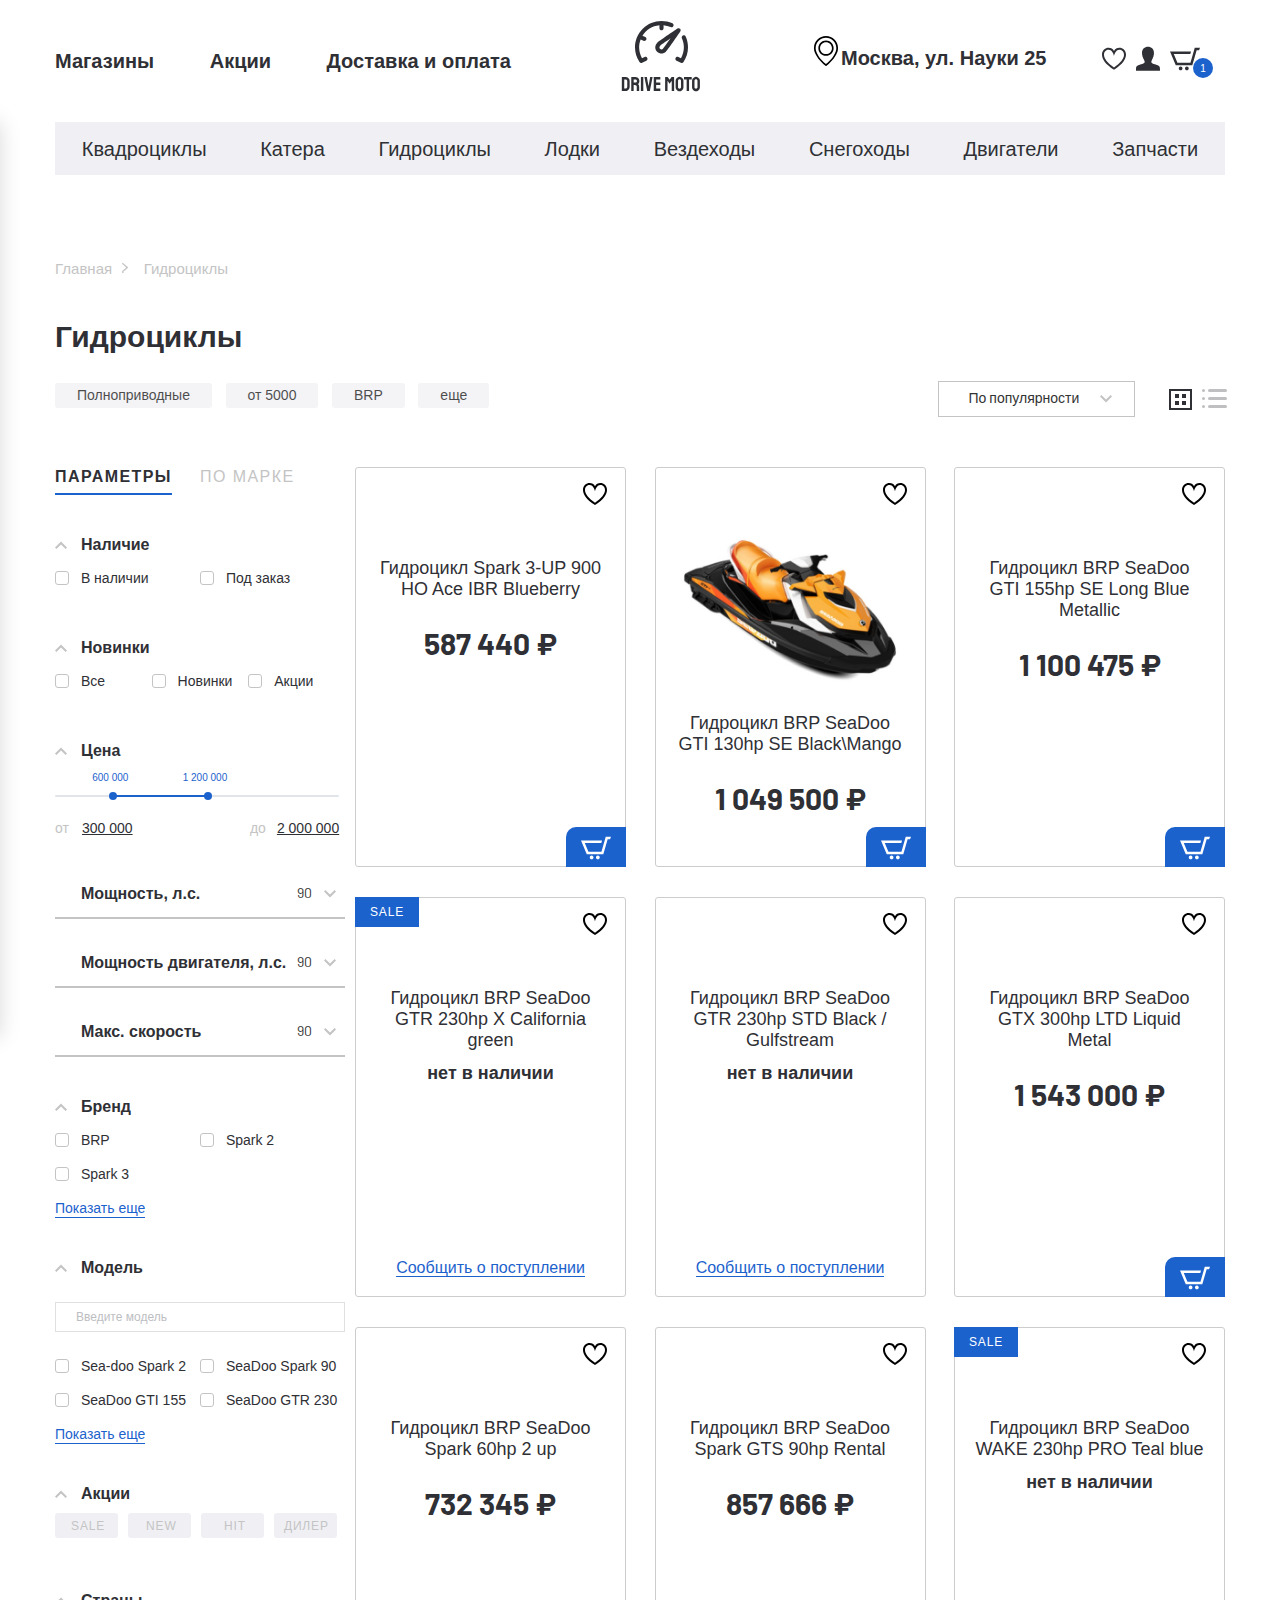
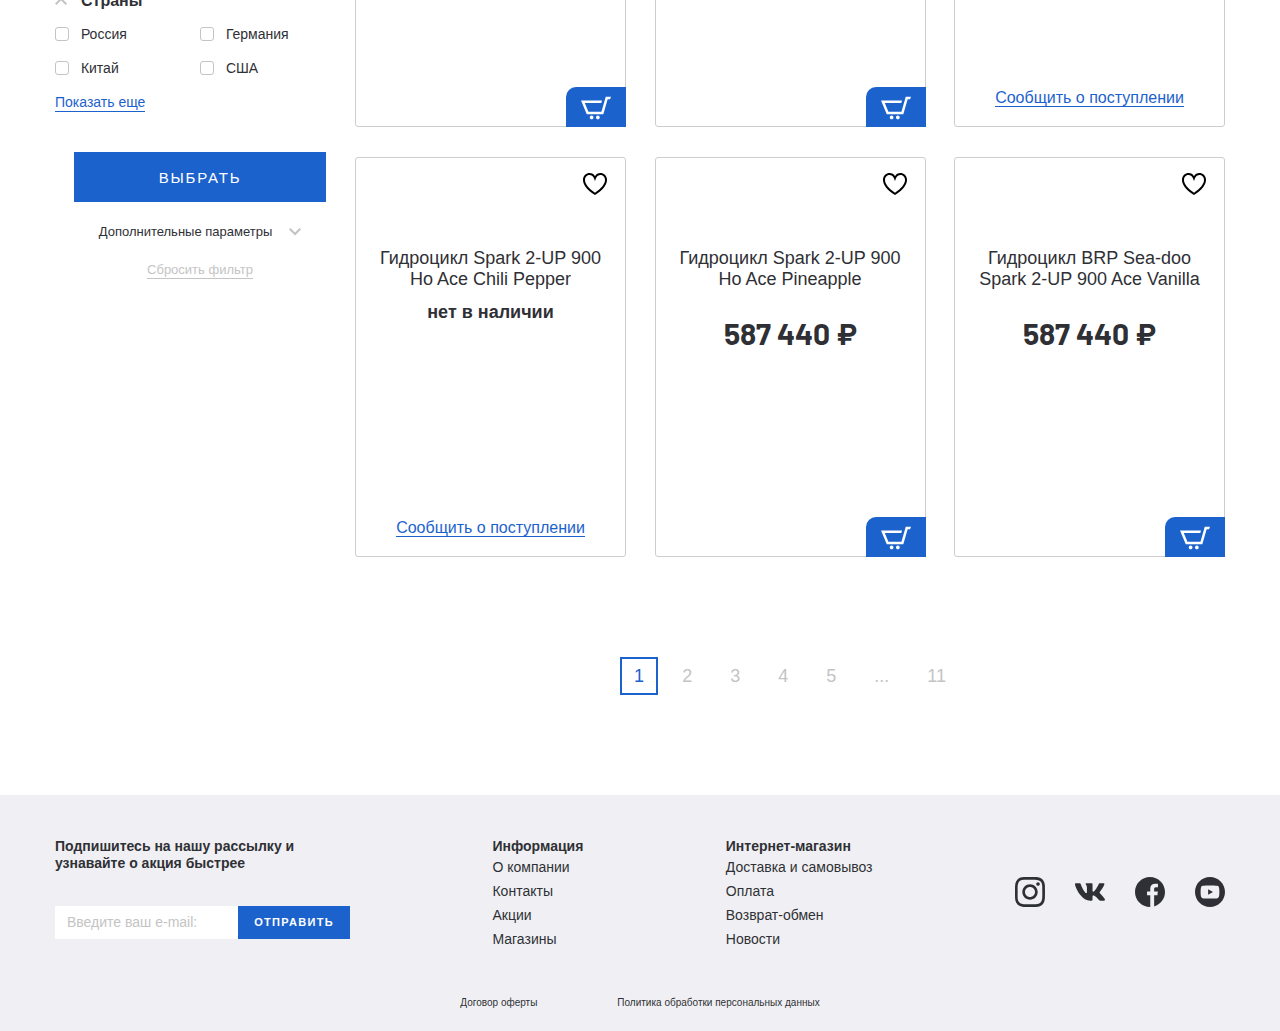
==== commit d7efc5d9: "feat: add content sliders" ====
--- a/catalog.html
+++ b/catalog.html
@@ -691,6 +691,28 @@
                 <p class="product-item__hover-text">посмотреть товар</p>
                 <img
                   class="product-item__img"
+                  src="./img/content/gidrotsikl-12.png"
+                  alt=""
+                />
+                <h4 class="product-item__title">
+                  Гидроцикл Spark 3-UP 900 HO Ace IBR Blueberry
+                </h4>
+                <p class="price product-item__price">587 440 ₽</p>
+                <p class="product-item__notify-text">нет в наличии</p>
+              </a>
+            </div>
+            <div class="product-item__wrapper">
+              <button class="product-item__favorite"></button>
+              <button class="product-item__basket">
+                <img src="./img/basket-white.svg" alt="" />
+              </button>
+              <a class="product-item__notify-link" href="#">
+                <span>Сообщить о поступлении</span>
+              </a>
+              <a class="product-item" href="#">
+                <p class="product-item__hover-text">посмотреть товар</p>
+                <img
+                  class="product-item__img"
                   src="./img/content/gidrotsikl-1.png"
                   alt=""
                 />
@@ -713,13 +735,57 @@
                 <p class="product-item__hover-text">посмотреть товар</p>
                 <img
                   class="product-item__img"
-                  src="./img/content/gidrotsikl-1.png"
-                  alt=""
-                />
-                <h4 class="product-item__title">
-                  Гидроцикл BRP SeaDoo GTI 130hp SE Black\Mango
-                </h4>
-                <p class="price product-item__price">1 049 500 ₽</p>
+                  src="./img/content/gidrotsikl-2.png"
+                  alt=""
+                />
+                <h4 class="product-item__title">
+                  Гидроцикл BRP SeaDoo GTI 155hp SE Long Blue Metallic
+                </h4>
+                <p class="price product-item__price">1 100 475 ₽</p>
+                <p class="product-item__notify-text">нет в наличии</p>
+              </a>
+            </div>
+            <div class="product-item__wrapper product-item__not-available">
+              <button class="product-item__favorite"></button>
+              <button class="product-item__basket">
+                <img src="./img/basket-white.svg" alt="" />
+              </button>
+              <a class="product-item__notify-link" href="#">
+                <span>Сообщить о поступлении</span>
+              </a>
+              <a class="product-item product-item--sale" href="#">
+                <p class="product-item__hover-text">посмотреть товар</p>
+                <img
+                  class="product-item__img"
+                  src="./img/content/gidrotsikl-3.png"
+                  alt=""
+                />
+                <h4 class="product-item__title">
+                  Гидроцикл BRP SeaDoo GTR 230hp X California green
+                </h4>
+                <p class="price product-item__price">1 323 700 ₽</p>
+                <p class="product-item__notify-text">нет в наличии</p>
+              </a>
+            </div>
+            <div class="product-item__wrapper product-item__not-available">
+              <button class="product-item__favorite"></button>
+              <button class="product-item__basket">
+                <img src="./img/basket-white.svg" alt="" />
+              </button>
+              <a class="product-item__notify-link" href="#">
+                <span>Сообщить о поступлении</span>
+              </a>
+              <a class="product-item" href="#">
+                <p class="product-item__hover-text">посмотреть товар</p>
+                <img
+                  class="product-item__img"
+                  src="./img/content/gidrotsikl-4.png"
+                  alt=""
+                />
+                <h4 class="product-item__title">
+                  Гидроцикл BRP SeaDoo GTR 230hp STD Black / Gulfstream
+                </h4>
+                <p class="price product-item__price">1 354 700 ₽</p>
                 <p class="product-item__notify-text">нет в наличии</p>
               </a>
             </div>
@@ -735,13 +801,57 @@
                 <p class="product-item__hover-text">посмотреть товар</p>
                 <img
                   class="product-item__img"
-                  src="./img/content/gidrotsikl-1.png"
-                  alt=""
-                />
-                <h4 class="product-item__title">
-                  Гидроцикл BRP SeaDoo GTI 130hp SE Black\Mango
-                </h4>
-                <p class="price product-item__price">1 049 500 ₽</p>
+                  src="./img/content/gidrotsikl-5.png"
+                  alt=""
+                />
+                <h4 class="product-item__title">
+                  Гидроцикл BRP SeaDoo GTX 300hp LTD Liquid Metal
+                </h4>
+                <p class="price product-item__price">1 543 000 ₽</p>
+                <p class="product-item__notify-text">нет в наличии</p>
+              </a>
+            </div>
+            <div class="product-item__wrapper">
+              <button class="product-item__favorite"></button>
+              <button class="product-item__basket">
+                <img src="./img/basket-white.svg" alt="" />
+              </button>
+              <a class="product-item__notify-link" href="#">
+                <span>Сообщить о поступлении</span>
+              </a>
+              <a class="product-item" href="#">
+                <p class="product-item__hover-text">посмотреть товар</p>
+                <img
+                  class="product-item__img"
+                  src="./img/content/gidrotsikl-6.png"
+                  alt=""
+                />
+                <h4 class="product-item__title">
+                  Гидроцикл BRP SeaDoo Spark 60hp 2 up
+                </h4>
+                <p class="price product-item__price">732 345 ₽</p>
+                <p class="product-item__notify-text">нет в наличии</p>
+              </a>
+            </div>
+            <div class="product-item__wrapper">
+              <button class="product-item__favorite"></button>
+              <button class="product-item__basket">
+                <img src="./img/basket-white.svg" alt="" />
+              </button>
+              <a class="product-item__notify-link" href="#">
+                <span>Сообщить о поступлении</span>
+              </a>
+              <a class="product-item" href="#">
+                <p class="product-item__hover-text">посмотреть товар</p>
+                <img
+                  class="product-item__img"
+                  src="./img/content/gidrotsikl-7.png"
+                  alt=""
+                />
+                <h4 class="product-item__title">
+                  Гидроцикл BRP SeaDoo Spark GTS 90hp Rental
+                </h4>
+                <p class="price product-item__price">857 666 ₽</p>
                 <p class="product-item__notify-text">нет в наличии</p>
               </a>
             </div>
@@ -757,13 +867,13 @@
                 <p class="product-item__hover-text">посмотреть товар</p>
                 <img
                   class="product-item__img"
-                  src="./img/content/gidrotsikl-1.png"
-                  alt=""
-                />
-                <h4 class="product-item__title">
-                  Гидроцикл BRP SeaDoo GTI 130hp SE Black\Mango
-                </h4>
-                <p class="price product-item__price">1 049 500 ₽</p>
+                  src="./img/content/gidrotsikl-8.png"
+                  alt=""
+                />
+                <h4 class="product-item__title">
+                  Гидроцикл BRP SeaDoo WAKE 230hp PRO Teal blue
+                </h4>
+                <p class="price product-item__price">1 229 711 ₽</p>
                 <p class="product-item__notify-text">нет в наличии</p>
               </a>
             </div>
@@ -779,13 +889,13 @@
                 <p class="product-item__hover-text">посмотреть товар</p>
                 <img
                   class="product-item__img"
-                  src="./img/content/gidrotsikl-1.png"
-                  alt=""
-                />
-                <h4 class="product-item__title">
-                  Гидроцикл BRP SeaDoo GTI 130hp SE Black\Mango
-                </h4>
-                <p class="price product-item__price">1 049 500 ₽</p>
+                  src="./img/content/gidrotsikl-9.png"
+                  alt=""
+                />
+                <h4 class="product-item__title">
+                  Гидроцикл Spark 2-UP 900 Ho Ace Chili Pepper
+                </h4>
+                <p class="price product-item__price">587 440 ₽</p>
                 <p class="product-item__notify-text">нет в наличии</p>
               </a>
             </div>
@@ -801,13 +911,13 @@
                 <p class="product-item__hover-text">посмотреть товар</p>
                 <img
                   class="product-item__img"
-                  src="./img/content/gidrotsikl-1.png"
-                  alt=""
-                />
-                <h4 class="product-item__title">
-                  Гидроцикл BRP SeaDoo GTI 130hp SE Black\Mango
-                </h4>
-                <p class="price product-item__price">1 049 500 ₽</p>
+                  src="./img/content/gidrotsikl-10.png"
+                  alt=""
+                />
+                <h4 class="product-item__title">
+                  Гидроцикл Spark 2-UP 900 Ho Ace Pineapple
+                </h4>
+                <p class="price product-item__price">587 440 ₽</p>
                 <p class="product-item__notify-text">нет в наличии</p>
               </a>
             </div>
@@ -823,123 +933,13 @@
                 <p class="product-item__hover-text">посмотреть товар</p>
                 <img
                   class="product-item__img"
-                  src="./img/content/gidrotsikl-1.png"
-                  alt=""
-                />
-                <h4 class="product-item__title">
-                  Гидроцикл BRP SeaDoo GTI 130hp SE Black\Mango
-                </h4>
-                <p class="price product-item__price">1 049 500 ₽</p>
-                <p class="product-item__notify-text">нет в наличии</p>
-              </a>
-            </div>
-            <div class="product-item__wrapper">
-              <button class="product-item__favorite"></button>
-              <button class="product-item__basket">
-                <img src="./img/basket-white.svg" alt="" />
-              </button>
-              <a class="product-item__notify-link" href="#">
-                <span>Сообщить о поступлении</span>
-              </a>
-              <a class="product-item" href="#">
-                <p class="product-item__hover-text">посмотреть товар</p>
-                <img
-                  class="product-item__img"
-                  src="./img/content/gidrotsikl-1.png"
-                  alt=""
-                />
-                <h4 class="product-item__title">
-                  Гидроцикл BRP SeaDoo GTI 130hp SE Black\Mango
-                </h4>
-                <p class="price product-item__price">1 049 500 ₽</p>
-                <p class="product-item__notify-text">нет в наличии</p>
-              </a>
-            </div>
-            <div class="product-item__wrapper product-item__not-available">
-              <button class="product-item__favorite"></button>
-              <button class="product-item__basket">
-                <img src="./img/basket-white.svg" alt="" />
-              </button>
-              <a class="product-item__notify-link" href="#">
-                <span>Сообщить о поступлении</span>
-              </a>
-              <a class="product-item product-item--sale" href="#">
-                <p class="product-item__hover-text">посмотреть товар</p>
-                <img
-                  class="product-item__img"
-                  src="./img/content/gidrotsikl-1.png"
-                  alt=""
-                />
-                <h4 class="product-item__title">
-                  Гидроцикл BRP SeaDoo GTI 130hp SE Black\Mango
-                </h4>
-                <p class="price product-item__price">1 049 500 ₽</p>
-                <p class="product-item__notify-text">нет в наличии</p>
-              </a>
-            </div>
-            <div class="product-item__wrapper product-item__not-available">
-              <button class="product-item__favorite"></button>
-              <button class="product-item__basket">
-                <img src="./img/basket-white.svg" alt="" />
-              </button>
-              <a class="product-item__notify-link" href="#">
-                <span>Сообщить о поступлении</span>
-              </a>
-              <a class="product-item" href="#">
-                <p class="product-item__hover-text">посмотреть товар</p>
-                <img
-                  class="product-item__img"
-                  src="./img/content/gidrotsikl-1.png"
-                  alt=""
-                />
-                <h4 class="product-item__title">
-                  Гидроцикл BRP SeaDoo GTI 130hp SE Black\Mango
-                </h4>
-                <p class="price product-item__price">1 049 500 ₽</p>
-                <p class="product-item__notify-text">нет в наличии</p>
-              </a>
-            </div>
-            <div class="product-item__wrapper">
-              <button class="product-item__favorite"></button>
-              <button class="product-item__basket">
-                <img src="./img/basket-white.svg" alt="" />
-              </button>
-              <a class="product-item__notify-link" href="#">
-                <span>Сообщить о поступлении</span>
-              </a>
-              <a class="product-item" href="#">
-                <p class="product-item__hover-text">посмотреть товар</p>
-                <img
-                  class="product-item__img"
-                  src="./img/content/gidrotsikl-1.png"
-                  alt=""
-                />
-                <h4 class="product-item__title">
-                  Гидроцикл BRP SeaDoo GTI 130hp SE Black\Mango
-                </h4>
-                <p class="price product-item__price">1 049 500 ₽</p>
-                <p class="product-item__notify-text">нет в наличии</p>
-              </a>
-            </div>
-            <div class="product-item__wrapper">
-              <button class="product-item__favorite"></button>
-              <button class="product-item__basket">
-                <img src="./img/basket-white.svg" alt="" />
-              </button>
-              <a class="product-item__notify-link" href="#">
-                <span>Сообщить о поступлении</span>
-              </a>
-              <a class="product-item" href="#">
-                <p class="product-item__hover-text">посмотреть товар</p>
-                <img
-                  class="product-item__img"
-                  src="./img/content/gidrotsikl-1.png"
-                  alt=""
-                />
-                <h4 class="product-item__title">
-                  Гидроцикл BRP SeaDoo GTI 130hp SE Black\Mango
-                </h4>
-                <p class="price product-item__price">1 049 500 ₽</p>
+                  src="./img/content/gidrotsikl-11.png"
+                  alt=""
+                />
+                <h4 class="product-item__title">
+                  Гидроцикл BRP Sea-doo Spark 2-UP 900 Ace Vanilla
+                </h4>
+                <p class="price product-item__price">587 440 ₽</p>
                 <p class="product-item__notify-text">нет в наличии</p>
               </a>
             </div>
--- a/css/style.min.css
+++ b/css/style.min.css
@@ -1 +1 @@
-/*! normalize.css v8.0.1 | MIT License | github.com/necolas/normalize.css */html{line-height:1.15;-webkit-text-size-adjust:100%}body{margin:0}main{display:block}h1{font-size:2em;margin:.67em 0}hr{-webkit-box-sizing:content-box;box-sizing:content-box;height:0;overflow:visible}pre{font-family:monospace,monospace;font-size:1em}a{background-color:transparent}abbr[title]{border-bottom:none;text-decoration:underline;-webkit-text-decoration:underline dotted;text-decoration:underline dotted}b,strong{font-weight:bolder}code,kbd,samp{font-family:monospace,monospace;font-size:1em}small{font-size:80%}sub,sup{font-size:75%;line-height:0;position:relative;vertical-align:baseline}sub{bottom:-0.25em}sup{top:-0.5em}img{border-style:none}button,input,optgroup,select,textarea{font-family:inherit;font-size:100%;line-height:1.15;margin:0}button,input{overflow:visible}button,select{text-transform:none}button,[type=button],[type=reset],[type=submit]{-webkit-appearance:button}button::-moz-focus-inner,[type=button]::-moz-focus-inner,[type=reset]::-moz-focus-inner,[type=submit]::-moz-focus-inner{border-style:none;padding:0}button:-moz-focusring,[type=button]:-moz-focusring,[type=reset]:-moz-focusring,[type=submit]:-moz-focusring{outline:1px dotted ButtonText}fieldset{padding:.35em .75em .625em}legend{-webkit-box-sizing:border-box;box-sizing:border-box;color:inherit;display:table;max-width:100%;padding:0;white-space:normal}progress{vertical-align:baseline}textarea{overflow:auto}[type=checkbox],[type=radio]{-webkit-box-sizing:border-box;box-sizing:border-box;padding:0}[type=number]::-webkit-inner-spin-button,[type=number]::-webkit-outer-spin-button{height:auto}[type=search]{-webkit-appearance:textfield;outline-offset:-2px}[type=search]::-webkit-search-decoration{-webkit-appearance:none}::-webkit-file-upload-button{-webkit-appearance:button;font:inherit}details{display:block}summary{display:list-item}template{display:none}[hidden]{display:none}.slick-slider{position:relative;display:block;-webkit-box-sizing:border-box;box-sizing:border-box;-webkit-user-select:none;-moz-user-select:none;-ms-user-select:none;user-select:none;-webkit-touch-callout:none;-khtml-user-select:none;-ms-touch-action:pan-y;touch-action:pan-y;-webkit-tap-highlight-color:transparent}.slick-list{position:relative;display:block;overflow:hidden;margin:0;padding:0}.slick-list:focus{outline:none}.slick-list.dragging{cursor:pointer;cursor:hand}.slick-slider .slick-track,.slick-slider .slick-list{-webkit-transform:translate3d(0, 0, 0);-ms-transform:translate3d(0, 0, 0);transform:translate3d(0, 0, 0)}.slick-track{position:relative;top:0;left:0;display:block;margin-left:auto;margin-right:auto}.slick-track:before,.slick-track:after{display:table;content:""}.slick-track:after{clear:both}.slick-loading .slick-track{visibility:hidden}.slick-slide{display:none;float:left;height:100%;min-height:1px}[dir=rtl] .slick-slide{float:right}.slick-slide img{display:block}.slick-slide.slick-loading img{display:none}.slick-slide.dragging img{pointer-events:none}.slick-initialized .slick-slide{display:block}.slick-loading .slick-slide{visibility:hidden}.slick-vertical .slick-slide{display:block;height:auto;border:1px solid transparent}.slick-arrow.slick-hidden{display:none}.jq-ry-container{position:relative;padding:0 5px;line-height:0;display:block;cursor:pointer;-webkit-box-sizing:content-box;box-sizing:content-box;direction:ltr}.jq-ry-container[readonly=readonly]{cursor:default}.jq-ry-container>.jq-ry-group-wrapper{position:relative;width:100%}.jq-ry-container>.jq-ry-group-wrapper>.jq-ry-group{position:relative;line-height:0;z-index:10;white-space:nowrap}.jq-ry-container>.jq-ry-group-wrapper>.jq-ry-group>svg{display:inline-block}.jq-ry-container>.jq-ry-group-wrapper>.jq-ry-group.jq-ry-normal-group{width:100%}.jq-ry-container>.jq-ry-group-wrapper>.jq-ry-group.jq-ry-rated-group{width:0;z-index:11;position:absolute;top:0;left:0;overflow:hidden}@font-face{font-family:"SFProDisplay-Regular.woff",sans-serif;src:url("../fonts/SFProDisplay-Regular.woff2") format("woff2"),url("../fonts/SFProDisplay-Regular.woff") format("woff");font-weight:400;font-style:normal;font-display:swap}@font-face{font-family:"SFProDisplay-Medium.woff",sans-serif;src:url("../fonts/SFProDisplay-Medium.woff2") format("woff2"),url("../fonts/SFProDisplay-Medium.woff") format("woff");font-weight:500;font-style:normal;font-display:swap}@font-face{font-family:"SFProDisplay-Semibold.woff",sans-serif;src:url("../fonts/SFProDisplay-Semibold.woff2") format("woff2"),url("../fonts/SFProDisplay-Semibold.woff") format("woff");font-weight:600;font-style:normal;font-display:swap}@font-face{font-family:"SFProDisplay-Bold.woff",sans-serif;src:url("../fonts/SFProDisplay-Bold.woff2") format("woff2"),url("../fonts/SFProDisplay-Bold.woff") format("woff");font-weight:700;font-style:normal;font-display:swap}html{-webkit-box-sizing:border-box;box-sizing:border-box}*,*::after,*::before{-webkit-box-sizing:inherit;box-sizing:inherit}a{text-decoration:none;color:inherit;display:inline-block}ul,li{margin:0;padding:0;list-style:none}h1,h2,h3,h4,h5,h6{margin:0}p{margin:0}body{color:#2f3035;font-family:"SFProDisplay-Regular.woff",sans-serif;font-size:20px;line-height:24px;font-weight:400;overflow-x:hidden;min-width:320px}.container{max-width:1200px;padding:0 15px;margin:0 auto}.price{font-family:"Barlow",sans-serif;position:relative;color:#2f3035}.page-section{margin-bottom:80px}button{border:none}.product-item__wrapper--list.product-item__wrapper{width:100%}.product-item__wrapper{position:relative;width:271px;-webkit-transition:all 1s;-o-transition:all 1s;transition:all 1s}.product-item__wrapper.product-item__not-available .product-item__price{display:none}.product-item__wrapper.product-item__not-available .product-item__notify-text{display:block}.product-item__wrapper.product-item__not-available .product-item__basket{display:none}.product-item__wrapper.product-item__not-available .product-item__title{padding-bottom:12px}.product-item__wrapper.product-item__not-available .product-item__notify-link{display:block;position:absolute;bottom:20px;text-align:center;font-weight:normal;font-size:16px;line-height:19px;color:#1c62cd;left:0;right:0}.product-item__wrapper.product-item__not-available .product-item__notify-link span{border-bottom:1px solid #1c62cd;text-align:center}.product-item{border:1px solid #cdcdcd;border-radius:3px;text-align:center;padding:52px 20px 31px;-webkit-transition:all .3s;-o-transition:all .3s;transition:all .3s;height:400px;width:100%}.product-item__notify-link{display:none}.product-item__notify-text{display:none;font-size:18px;line-height:21px;font-weight:700}.product-item__favorite{position:absolute;top:16px;right:19px;width:24px;height:22px;background-color:transparent;border:none;z-index:5}.product-item__favorite::before{content:"";position:absolute;width:25px;background-repeat:no-repeat;height:22px;top:0;left:0;background-image:url("../img/favorite.svg")}.product-item__favorite--active::before{background-image:url("../img/favorite-active.svg")}.product-item__title{font-weight:normal;padding:14px 0 25px;font-size:18px;line-height:21px}.product-item__price{font-weight:bold;font-size:30px;line-height:36px;color:#2f3035}.product-item__basket{position:absolute;width:60px;height:40px;background-color:#1c62cd;border-radius:10px 0px 0px 0px;bottom:0;right:0;border:none;padding-top:7px;cursor:pointer;z-index:10}.product-item__hover-text{font-size:20px;line-height:24px;padding:18px 21px;background-color:rgba(255,255,255,.9);-webkit-box-shadow:0px 0px 15px rgba(0,0,0,.2);box-shadow:0px 0px 15px rgba(0,0,0,.2);border-radius:3px;position:absolute;top:30%;opacity:0;-webkit-transition:all .3s;-o-transition:all .3s;transition:all .3s;display:inline-block}.product-item__img{max-width:100%}.product-item--sale::before{content:"SALE";position:absolute;padding:8px 15px;background-color:#1c62cd;left:0;top:0;text-transform:uppercase;color:#fff;font-weight:normal;font-size:12px;line-height:14px;letter-spacing:.07em}.product-item:hover{-webkit-box-shadow:3px 3px 20px rgba(50,50,50,.25);box-shadow:3px 3px 20px rgba(50,50,50,.25);border-radius:3px;color:#1c62cd}.product-item:hover .product-item__price{color:#1c62cd}.product-item:hover .product-item__hover-text{opacity:1;color:#2f3035}.product-item:hover .product-item__notify-text{color:#2f3035}.irs--flat{width:98%}.irs--flat .irs-line{height:2px}.irs--flat .irs-bar{height:2px;background-color:#1c62cd}.irs--flat .irs-handle>i:first-child{position:absolute;display:block;top:0px;left:50%;width:8px;height:8px;border-radius:50%;margin-left:-1px;background-color:#1c62cd}.irs--flat .irs-handle.state_hover>i:first-child,.irs--flat .irs-handle:hover>i:first-child{background-color:#4286ef}.irs--flat .irs-min,.irs--flat .irs-max{top:50px;padding:0;font-size:14px;line-height:17px;text-decoration:underline;text-shadow:none;background-color:transparent;color:#2f3035;visibility:visible !important;padding-left:27px}.irs--flat .irs-from,.irs--flat .irs-to,.irs--flat .irs-single{color:#1c62cd;font-size:10px;line-height:1.333;text-shadow:none;padding:1px 0;background-color:transparent;border-radius:4px}.irs--flat .irs-from:before,.irs--flat .irs-to:before,.irs--flat .irs-single:before{display:none}.irs-min::before,.irs-max::before{position:absolute;font-size:14px;line-height:17px;color:#c4c4c4;left:0;text-decoration:none}.irs-min::before{content:"от"}.irs-max::before{content:"до"}.aside-filter__content{width:290px}.menu-mobile__list{-webkit-box-shadow:0px 0px 20px rgba(0,0,0,.15);box-shadow:0px 0px 20px rgba(0,0,0,.15);width:243px;-webkit-transform:translateX(-100%);-ms-transform:translateX(-100%);transform:translateX(-100%);-webkit-transition:all .4s;-o-transition:all .4s;transition:all .4s;position:absolute;z-index:15;background-color:#fff}.menu-mobile__list--active{-webkit-transform:translateX(0%);-ms-transform:translateX(0%);transform:translateX(0%)}.menu-mobile__item{position:relative;border-bottom:1px solid #c4c4c4}.menu-mobile__link{display:block;padding-left:54px;padding-top:36px}.menu-mobile__img{position:absolute;left:11px;bottom:0}.menu__mobile-linewrapper{display:none}.header__top-inner{display:-webkit-box;display:-ms-flexbox;display:flex;-webkit-box-pack:justify;-ms-flex-pack:justify;justify-content:space-between;-webkit-box-align:center;-ms-flex-align:center;align-items:center;min-height:122px;font-family:"SFProDisplay-Bold.woff",sans-serif;font-weight:700}.menu__item{display:inline-block}.menu__item+.menu__item{padding-left:50px}.header__box{display:-webkit-box;display:-ms-flexbox;display:flex}.header__addres{margin-right:26px;width:265px;padding-left:30px;position:relative}.header__addres::before{content:"";position:absolute;background-image:url(../img/addres-ico.svg);width:30px;height:30px;left:0;top:-10px}.menu__btn{display:none}.user__list{margin-right:15px;display:-webkit-box;display:-ms-flexbox;display:flex;-webkit-box-align:center;-ms-flex-align:center;align-items:center}.user__list-item{padding-right:10px}.basket{position:relative}.basket__num{position:absolute;font-weight:500;font-size:10px;line-height:12px;font-family:"SFProDisplay-Medium.woff",sans-serif;color:#fff;background-color:#1c62cd;border-radius:50%;text-align:center;bottom:-2px;right:-13px;padding:5px 0;width:20px;height:20px}.header__bottom{margin-bottom:80px}.menu__categories{background-color:#f0f0f4;display:-webkit-box;display:-ms-flexbox;display:flex;-ms-flex-pack:distribute;justify-content:space-around;-webkit-box-align:center;-ms-flex-align:center;align-items:center;min-height:53px}.menu__categories-item{position:relative}.menu__categories-link{-webkit-transition:all .3s;-o-transition:all .3s;transition:all .3s;font-weight:400;padding:15px 0 14px;position:relative}.menu__categories-link::before{content:"";position:absolute;width:0;right:0;background-color:#1c62cd;height:3px;bottom:-2px;-webkit-transition:all .4s;-o-transition:all .4s;transition:all .4s;left:auto}.menu__categories-link:hover{color:#000;font-family:"SFProDisplay-Semibold.woff",sans-serif}.menu__categories-link:hover::before{width:100%;left:0;right:auto}.banner-section__inner{display:-webkit-box;display:-ms-flexbox;display:flex;-webkit-box-pack:justify;-ms-flex-pack:justify;justify-content:space-between}.banner-section__slider{max-width:870px}.banner-section__slider-btn,.product-slider__slider-btn{position:absolute;top:50%;-webkit-transform:translateY(-50%);-ms-transform:translateY(-50%);transform:translateY(-50%);background-color:transparent;border:none;padding:0;margin:0;z-index:5}.banner-section__slider-btnprev{left:20px}.banner-section__slider-btnnext{right:20px}.slick-dots{position:absolute;bottom:40px;left:0;right:0;text-align:center}.slick-dots li{display:inline-block;padding:0 5px}.slick-dots button{padding:0;font-size:0;margin:0;width:11px;height:11px;border:1px solid #fff;border-radius:50%;background-color:transparent}li.slick-active button{background-color:#fff}.sale-item{max-width:265px;text-align:center;border:1px solid #cdcdcd;border-radius:3px;display:-webkit-box;display:-ms-flexbox;display:flex;-webkit-box-orient:vertical;-webkit-box-direction:normal;-ms-flex-direction:column;flex-direction:column;-webkit-box-pack:justify;-ms-flex-pack:justify;justify-content:space-between;max-height:397px}.sale-item__top{display:-webkit-box;display:-ms-flexbox;display:flex;-webkit-box-pack:justify;-ms-flex-pack:justify;justify-content:space-between;-webkit-box-align:start;-ms-flex-align:start;align-items:flex-start}.sale-item__info{color:#fff;background-color:#1c62cd;padding:8px 20px;text-transform:uppercase;font-size:12px;line-height:15px;letter-spacing:.1em}.sale-item__price{text-align:right}.sale-item__price-new{font-weight:700;font-size:27px;line-height:32px;color:#1c62cd;margin-right:7px;padding-right:20px}.sale-item__price-new::after{content:" ";position:absolute;background-image:url(../img/icon-price.svg);width:15px;height:18px;top:5px;right:0}.sale-item__price-old{font-weight:400;font-size:14px;line-height:17px;margin-right:15px;color:#c4c4c4;background-image:url(../img/old-line.svg);background-repeat:no-repeat;display:inline-block;padding-right:2px;padding-left:7px;padding-bottom:2px;padding-top:2px;margin-bottom:10px}.sale-item__price-old:after{content:"";position:absolute;background-image:url(../img/icon-priceold.svg);width:8px;height:10px;top:3px;right:-10px}.sale-item__img{-o-object-fit:contain;object-fit:contain}.sale-item__title{margin-top:4px;margin-bottom:10px;font-size:18px;line-height:21px;font-weight:700;font-family:"SFProDisplay-Bold.woff",sans-serif}.sale-item__footer{background-color:#f0f0f4;padding:26px 20px;font-size:18px;line-height:21px}.sale-item__footer span{margin-top:4px;color:#1c62cd;font-weight:700;font-family:"Barlow",sans-serif;display:block}.banner-section__slider-img{-o-object-fit:cover;object-fit:cover;min-height:400px}.search__tabs{margin-bottom:25px}.search__tabs-item{padding:11px 26px 12px}.search__tabs-item.tab--active{background-color:#f0f0f4;border-radius:5px;font-weight:700;font-family:"SFProDisplay-Bold.woff",sans-serif}.tabs-content{display:none}.tabs-content.tabs-content--active{display:block}.search__content-form{display:-webkit-box;display:-ms-flexbox;display:flex}.search__content-input{background:#f0f0f4;border-top-left-radius:3px;border-bottom-left-radius:3px;padding:5px 20px;border:none;font-style:normal;font-weight:normal;font-size:16px;line-height:19px;width:100%}.search__content-input::-webkit-input-placeholder{color:#656464}.search__content-input::-moz-placeholder{color:#656464}.search__content-input:-ms-input-placeholder{color:#656464}.search__content-input::-ms-input-placeholder{color:#656464}.search__content-input::placeholder{color:#656464}.search__content-btn{font-size:14px;line-height:17px;letter-spacing:.12em;text-transform:uppercase;color:#fff;font-family:"SFProDisplay-Bold.woff",sans-serif;background:#1c62cd;border-radius:3px;padding:17px 41px;margin-left:-3px}.categories__inner{display:-webkit-box;display:-ms-flexbox;display:flex;-webkit-box-pack:justify;-ms-flex-pack:justify;justify-content:space-between;-ms-flex-wrap:wrap;flex-wrap:wrap}.categories__item{margin-bottom:30px;border:1px solid #cdcdcd;border-radius:3px;width:370px;display:-webkit-box;display:-ms-flexbox;display:flex;padding:20px 20px 16px;-webkit-box-pack:justify;-ms-flex-pack:justify;justify-content:space-between;-webkit-transition:all .4s;-o-transition:all .4s;transition:all .4s}.categories__item:hover{-webkit-box-shadow:3px 3px 20px rgba(50,50,50,.25);box-shadow:3px 3px 20px rgba(50,50,50,.25)}.categories__item:hover .categories__item-title{color:#1c62cd}.categories__item-info{width:50%;display:-webkit-box;display:-ms-flexbox;display:flex;-webkit-box-orient:vertical;-webkit-box-direction:normal;-ms-flex-direction:column;flex-direction:column;-webkit-box-pack:justify;-ms-flex-pack:justify;justify-content:space-between}.categories__item-img{width:50%;text-align:center}.categories__item-img img{max-width:100%}.categories__item-title{font-size:23px;line-height:28px;font-weight:700;font-family:"Barlow",sans-serif;color:#2f3035;-webkit-transition:color .2s;-o-transition:color .2s;transition:color .2s}.categories__item-text{font-size:14px;line-height:17px;color:#c4c4c4;font-family:"SFProDisplay-Semibold.woff",sans-serif}.categories__item-text::after{content:url(../img/arrows-right-grey.svg);padding-left:3px;margin-bottom:16px}.product__title{font-weight:bold;font-size:25px;line-height:30px;font-family:"Barlow",sans-serif;margin-bottom:25px}.products__tabs{margin-bottom:25px}.products__tab{margin-bottom:10px}.products__tab+.products__tab{margin-left:50px}.products__tab.tab--active{border-bottom:2px solid #1c62cd}.product-slider__slider-btnprev{left:-40px}.product-slider__slider-btnnext{right:-20px}.slick-slide img{display:inline}.product-item__more-link{margin:35px 0 80px;text-align:center}.product-item__more{background-color:#f0f0f4;padding:17px 43px;font-size:15px;line-height:18px;letter-spacing:.12em;text-transform:uppercase}.banner{margin-bottom:80px}.banner-link img{max-width:1170px;background-size:cover;background-repeat:no-repeat}.footer{margin-top:97px;background-color:#f0f0f4}.footer__top{padding-top:43px}.footer__top-inner{display:-webkit-box;display:-ms-flexbox;display:flex;-webkit-box-pack:justify;-ms-flex-pack:justify;justify-content:space-between}.footer__top-newsletter{max-width:295px}.footer__top-title{font-weight:bold;font-size:14px;line-height:17px}.footer__top-form{margin-top:34px;display:-webkit-box;display:-ms-flexbox;display:flex;-webkit-box-pack:justify;-ms-flex-pack:justify;justify-content:space-between}.footer__top-input{background-color:#fff;border:none;font-weight:normal;font-size:14px;line-height:17px;padding:0 12px;width:100%}.footer__top-input::-webkit-input-placeholder{color:#c4c4c4}.footer__top-input::-moz-placeholder{color:#c4c4c4}.footer__top-input:-ms-input-placeholder{color:#c4c4c4}.footer__top-input::-ms-input-placeholder{color:#c4c4c4}.footer__top-input::placeholder{color:#c4c4c4}.footer__top-btn{padding:10px 16px;background-color:#1c62cd;color:#fff;font-weight:600;font-size:11px;line-height:13px;letter-spacing:.12em;text-transform:uppercase;border:none;font-family:"SFProDisplay-Semibold.woff",sans-serif}.footer__top-list{font-size:14px;line-height:24px;max-width:190px}.footer__top-social{max-width:250px}.footer__bottom{padding:46px 0 22px;display:-webkit-box;display:-ms-flexbox;display:flex;-webkit-box-pack:center;-ms-flex-pack:center;justify-content:center}.footer__bottom-link{font-weight:normal;font-size:10px;line-height:12px;margin:0 40px}.social-list{height:100%;display:-webkit-box;display:-ms-flexbox;display:flex;-webkit-box-align:center;-ms-flex-align:center;align-items:center}.social-list-item+.social-list-item{margin-left:30px}.breadcrumbs{margin-bottom:40px}.breadcrumbs__list-item{display:inline-block;padding-right:16px;margin-right:10px;position:relative;font-weight:normal;font-size:15px;line-height:18px;color:#c4c4c4}.breadcrumbs__list-item:last-child::after{display:none}.breadcrumbs__list-item::after{content:"";right:0;width:6px;height:10px;bottom:5px;position:absolute;background-image:url(../img/arrows-right-grey.svg)}.catalog{margin-bottom:100px}.catalog__title{font-family:"SFProDisplay-Bold.woff",sans-serif;font-weight:bold;font-size:30px;line-height:36px;margin-bottom:26px}.catalog__filter{display:-webkit-box;display:-ms-flexbox;display:flex;-webkit-box-pack:justify;-ms-flex-pack:justify;justify-content:space-between;margin-bottom:50px}.catalog__filter-items button{padding:4px 22px;background-color:#f0f0f4;border-radius:3px;font-weight:normal;font-size:14px;line-height:17px;opacity:.7;border:none;cursor:pointer}.catalog__filter-items button+button{margin-left:8px}.catalog__filter-btn{display:-webkit-box;display:-ms-flexbox;display:flex;-webkit-box-align:center;-ms-flex-align:center;align-items:center}.catalog__filter-btn--active button{opacity:1}.catalog__filter-btn button{background-color:transparent;border:none;cursor:pointer;margin:0;padding:0;width:23px;height:21px}.catalog__filter-btn button+button{margin-left:10px}.catalog__filter-button{opacity:.3}.catalog__filter-button--active{opacity:1}.select-item{border:1px solid #c4c4c4;font-size:14px;line-height:17px;color:#2f3035;padding:7px 20px;margin-right:34px}.select-item .jq-selectbox__trigger{right:2px}.catalog__inner{display:-webkit-box;display:-ms-flexbox;display:flex}.catalog__inner-aside{min-width:290px;margin-right:10px}.catalog__inner-list{display:-webkit-box;display:-ms-flexbox;display:flex;-webkit-box-pack:justify;-ms-flex-pack:justify;justify-content:space-between;-ms-flex-wrap:wrap;flex-wrap:wrap}.catalog__inner-list .product-item__wrapper{margin-bottom:30px}.pagination{width:100%;margin-top:70px}.pagination-list{display:-webkit-box;display:-ms-flexbox;display:flex;-webkit-box-pack:center;-ms-flex-pack:center;justify-content:center}.pagination-list__item.active{border:2px solid #1c62cd;color:#1c62cd}.pagination-list__item.active a{display:block}.pagination-list__item{font-weight:normal;font-size:18px;line-height:22px;padding:6px 12px;border:2px solid transparent;margin:0 5px;color:#c4c4c4}.aside-filter__tabs{display:-webkit-box;display:-ms-flexbox;display:flex;-webkit-box-pack:justify;-ms-flex-pack:justify;justify-content:space-between}.aside-filter__tab{font-family:"SFProDisplay-Bold.woff",sans-serif;font-weight:normal;font-size:16px;line-height:19px;letter-spacing:.09em;text-transform:uppercase;color:#c4c4c4;width:50%}.aside-filter__tab.tab--active{font-weight:bold;color:#2f3035}.aside-filter__tab.tab--active span{padding-bottom:7px;display:inline-block;border-bottom:2px solid #1c62cd}.aside-filter__item-drop{margin:40px 0}.aside-filter__item-title{font-family:"SFProDisplay-Semibold.woff",sans-serif;font-weight:600;font-size:16px;line-height:19px;padding-left:26px}.aside-filter__content{width:100%;display:-webkit-box;display:-ms-flexbox;display:flex;-ms-flex-wrap:wrap;flex-wrap:wrap;margin-top:10px}.aside-filter__content.aside-filter__content-radio{display:-webkit-box;display:-ms-flexbox;display:flex;-ms-flex-wrap:nowrap;flex-wrap:nowrap}.aside-filter__content-label{font-size:14px;line-height:17px;cursor:pointer}.aside-filter__content-box{width:50%;margin-bottom:10px}.filter__item-drop{cursor:pointer;position:relative}.filter__item-drop::before{content:"";position:absolute;background-image:url(../img/arrow-down.svg);left:0;bottom:5px;width:12px;height:8px;-webkit-transform:rotate(0deg);-ms-transform:rotate(0deg);transform:rotate(0deg)}.filter__item-drop--active::before{-webkit-transform:rotate(180deg);-ms-transform:rotate(180deg);transform:rotate(180deg)}.jq-checkbox,.jq-radio{background:#fff;width:14px;height:14px;border:1px solid #c4c4c4;border-radius:3px;-webkit-box-shadow:none;box-shadow:none;vertical-align:-2px;margin:0 8px 0 0}.jq-checkbox.checked,.jq-radio.checked{background-color:#1c62cd;border:none}.jq-checkbox.checked .jq-checkbox__div{width:8px;height:6px;margin:4px 0 0 3px;border-bottom:none;border-left:none;-webkit-transform:rotate(0);-ms-transform:rotate(0);transform:rotate(0);background-image:url(../img/check.svg)}.jq-radio.checked .jq-radio__div{width:0;height:0;margin:3px 0 0 3px;border-radius:50%;background:transparent}.aside-filter__item-list{margin:26px 0 40px}.filter__item-list{padding-top:34px;border-bottom:2px solid #c4c4c4;display:-webkit-box;display:-ms-flexbox;display:flex;-webkit-box-pack:justify;-ms-flex-pack:justify;justify-content:space-between}.filter__item-list-title{font-family:"SFProDisplay-Semibold.woff",sans-serif;font-weight:600;font-size:16px;line-height:19px;margin-bottom:14px;padding-left:26px}.jq-selectbox__select{font-family:"Barlow",sans-serif;font-size:14px;line-height:17px;color:#48494d;height:20px;padding:0 25px 0 9px;border-radius:0;background:transparent;color:#333;text-shadow:none;border:none;-webkit-box-shadow:none;box-shadow:none}.jq-selectbox__trigger-arrow{position:absolute;top:14px;right:12px;width:0;height:0;border:none}.jq-selectbox__trigger{position:absolute;background-image:url(../img/arrow-down.svg);bottom:5px;width:12px;height:8px;-webkit-transform:rotate(0deg);-ms-transform:rotate(0deg);transform:rotate(0deg);border-left:none;top:6px;right:9px}.jq-selectbox__select:hover,.jq-selectbox__select:active{-webkit-box-shadow:none;box-shadow:none;background:transparent}.jq-selectbox li.selected{background:rgba(107,126,172,.05);color:#1c62cd}.jq-selectbox li:hover{background:rgba(107,126,172,.05);color:rgba(0,0,0,.6)}.jq-selectbox.focused .jq-selectbox__select{border:none}.filter-more{width:100%}.filter-more__btn{font-size:14px;line-height:17px;color:#1c62cd;border:none;border-bottom:1px solid #1c62cd;background-color:transparent;padding:0}.filter-search{border:1px solid #e0e0e0;height:30px;width:100%;padding:0 20px;font-size:12px;line-height:14px;margin-bottom:20px;margin-top:15px}.filter-search::-webkit-input-placeholder{color:#bdbec2}.filter-search::-moz-placeholder{color:#bdbec2}.filter-search:-ms-input-placeholder{color:#bdbec2}.filter-search::-ms-input-placeholder{color:#bdbec2}.filter-search::placeholder{color:#bdbec2}.btn-checked .aside-filter__content{-ms-flex-wrap:nowrap;flex-wrap:nowrap;-webkit-box-pack:justify;-ms-flex-pack:justify;justify-content:space-between}.btn-checked .aside-filter__content-box{width:auto}.btn-checked .aside-filter__content-label{position:relative;height:25px;width:63px;font-size:12px;line-height:14px;letter-spacing:.07em;color:#c4c4c4;font-family:"SFProDisplay-Bold.woff",sans-serif}.btn-checked__text{position:absolute;top:-6px;left:50%;z-index:5;-webkit-transform:translateX(-57%);-ms-transform:translateX(-57%);transform:translateX(-57%)}.btn-checked .jq-checkbox{background-color:#f0f0f4;height:25px;width:63px;border:none}.btn-checked .jq-checkbox.checked{background-color:#1c62cd;color:#fff}.btn-checked .jq-checkbox.checked~.btn-checked__text{color:#fff}.btn-checked .jq-checkbox.checked .jq-checkbox__div{display:none}.aside-filter__item-btn{text-align:center}.filter-btn__send{padding:17px 85px 15px;background-color:#f0f0f4;text-transform:uppercase;font-size:15px;line-height:18px;letter-spacing:.12em;color:#bdbec2;border:none;cursor:pointer;margin-bottom:15px}.filter-btn__send--active{background-color:#1c62cd;color:#fff}.filter-extra{cursor:pointer;font-size:13px;line-height:16px;padding-right:29px;color:#2f3035;position:relative;display:inline-block;margin-bottom:15px}.filter-extra.filter__item-drop--active::after{-webkit-transform:rotate(180deg);-ms-transform:rotate(180deg);transform:rotate(180deg)}.filter-extra:after{position:absolute;content:"";background-image:url(../img/arrow-down.svg);right:0;width:12px;height:8px;top:4px}.filter-extra__content{display:none}.filter-btn__reset{cursor:pointer;padding:0;display:inline-block;font-size:13px;line-height:16px;background-color:transparent;border:none;border-bottom:1px solid #c4c4c4;color:#c4c4c4}.product-card{margin-bottom:80px}.product-card__inner{display:-webkit-box;display:-ms-flexbox;display:flex;-webkit-box-pack:justify;-ms-flex-pack:justify;justify-content:space-between}.product-card__img-box{width:500px;padding-top:64px;text-align:center;position:relative}.product-card__img-box.product-item--sale::before{padding:13px 26px;font-weight:normal;font-size:15px;line-height:18px;letter-spacing:.12em;border-radius:3px}.product-card__price-old{font-family:"Barlow",sans-serif;font-weight:normal;font-size:30px;line-height:44px;opacity:.6;background-image:url(../img/old-line.svg);background-repeat:no-repeat;display:inline-block;background-size:cover}.product-card__price-new{font-family:"Barlow",sans-serif;font-weight:bold;font-size:40px;line-height:48px;margin-bottom:18px}.product-card__link{border-bottom:1px solid #1c62cd;font-weight:normal;font-size:15px;line-height:18px;color:#1c62cd}.product-card__content-box{width:570px}.product-card__title{font-family:"SFProDisplay-Bold.woff",sans-serif;font-weight:bold;font-size:30px;line-height:36px;margin-bottom:10px}.product-card__code{font-weight:normal;font-size:15px;line-height:18px;opacity:.6;margin-bottom:25px}.product-card__buttons{margin-bottom:50px}.product-card__buttons a+a{margin-left:30px}.product-card__tab{padding-right:17px;font-weight:normal;font-size:20px;line-height:24px;color:#2f3035;opacity:.6;padding-bottom:5px;margin-bottom:5px}.product-card__tab+.product-card__tab{padding-left:17px;padding-right:0}.product-card__tab.tab--active{font-weight:bold;opacity:1;border-bottom:2px solid #1c62cd}.product-card__item{display:-webkit-box;display:-ms-flexbox;display:flex;-webkit-box-pack:justify;-ms-flex-pack:justify;justify-content:space-between;padding:15px 0 6px;border-bottom:1px solid rgba(28,98,205,.1)}.product-card__item-left{padding-right:15px}.product-card__item-right{width:200px}.product-card__list{margin-bottom:20px}.product-card__more{font-weight:normal;font-size:14px;line-height:17px;border-bottom:1px solid #1c62cd;color:#1c62cd;margin-bottom:45px}.product-card__btn button{padding:16px 53px;background-color:#1c62cd;color:#fff;border:none;border-radius:3px;font-weight:normal;font-size:14px;line-height:17px;letter-spacing:.12em;text-transform:uppercase}.card__tab-box{background-color:#f0f0f4;display:-webkit-box;display:-ms-flexbox;display:flex;-ms-flex-pack:distribute;justify-content:space-around;-webkit-box-align:center;-ms-flex-align:center;align-items:center;padding:22px 0;margin-bottom:50px}.card__tab-box .card__tab.tab--active{color:#2f3035;border-bottom:2px solid #1c62cd;opacity:1}.card__tab-box .card__tab{font-family:"SFProDisplay-Semibold.woff",sans-serif;font-size:20px;line-height:24px;color:#2f3035;opacity:.6}.card__tabs{margin-bottom:100px}.card__label-search{font-weight:normal;font-size:17px;line-height:20px;color:rgba(47,48,53,.7)}.card__input-search{background:#f0f0f4;border-radius:3px;margin-left:17px;padding:9px 37px 9px 17px;border:none;margin-right:100px;position:relative}.card__input-search::before{content:"";position:absolute;width:16px;height:16px;background-image:url(../img/search.svg);right:0;top:0}.card__label-pickup{font-weight:normal;font-size:17px;line-height:20px;color:rgba(47,48,53,.7);margin-left:54px}.card__list-item{padding:20px 0;border-bottom:1px solid rgba(28,98,205,.1);display:-webkit-box;display:-ms-flexbox;display:flex}.card__list-addres{width:220px;margin-right:80px;font-weight:normal;font-size:17px;line-height:20px;color:rgba(47,48,53,.7)}.card__list-addrestitle{font-weight:normal;font-size:20px;line-height:24px;color:#2f3035}.card__list-workhouse{width:157px;margin-right:96px;font-weight:normal;font-size:17px;line-height:20px;color:rgba(47,48,53,.7)}.card__list-workhouse .workhouse{display:-webkit-box;display:-ms-flexbox;display:flex;-webkit-box-pack:justify;-ms-flex-pack:justify;justify-content:space-between}.card__list-workhousetitle{font-weight:normal;font-size:20px;line-height:24px;color:#2f3035}.card__list-avialable{width:140px;margin-right:60px;font-size:17px;line-height:20px;color:rgba(47,48,53,.7)}.card__list-avialabletitle{font-weight:normal;font-size:20px;line-height:24px;color:#2f3035}.card__list-num{width:104px;font-size:17px;line-height:20px;color:rgba(47,48,53,.7)}.card__list-numtitle{font-weight:normal;font-size:20px;line-height:24px;color:#2f3035}.card__list-btn{margin-left:auto}.card__list-btn button{font-size:13px;line-height:16px;letter-spacing:.12em;padding:10px 41px;color:#fff;background-color:#1c62cd;border-radius:3px;border:none;text-transform:uppercase}.card__list-btntitle{font-weight:normal;font-size:20px;line-height:24px;color:#2f3035}.product-slider .slick-dots{bottom:-30px}.product-slider .slick-dots button{padding:0;font-size:0;margin:0;width:11px;height:11px;border:1px solid #fff;border-radius:50%;background-color:#c4c4c4}.product-slider .slick-dots .slick-active button{background-color:#1c62cd;border:none}.aside-btn{display:none}.product-card__btn-mobile{display:none}.footer__top-drop{pointer-events:none}@media(max-width: 1300px){.product-item__more{margin-top:60px}}@media(max-width: 1200px){.banner-section__slider-img{min-height:380px;max-width:600px}.banner-section__slider{max-width:600px}.banner-section__inner{-ms-flex-pack:distribute;justify-content:space-around}.categories__inner{-ms-flex-pack:distribute;justify-content:space-around}.banner-link img{width:100%}.catalog__inner-list{-ms-flex-pack:distribute;justify-content:space-around}}@media(max-width: 1100px){.menu__item+.menu__item{padding-left:20px}.header__addres{margin-right:20px}.card__input-search{margin-right:0}}@media(max-width: 968px){.header__bottom{display:none}.menu__list{display:none}.menu__btn{display:block;padding:0;background-color:transparent;border:none;cursor:pointer}.menu__btn-line{background:#2f3035;border-radius:3px;height:4px;width:34px;margin:8px 0}.menu__mobile-line{width:450px;padding:14px 0 14px 15px}.menu__mobile-linewrapper{background-color:#f0f0f4;display:block;font-weight:bold;font-size:20px;line-height:24px;overflow-x:scroll}.banner-section__inner{margin-top:25px;-ms-flex-wrap:wrap;flex-wrap:wrap;-webkit-box-pack:center;-ms-flex-pack:center;justify-content:center}.banner-section__slider{max-width:100%}.banner-section__slider-img{max-width:100%;margin-bottom:25px}.banner-section__slider-item{text-align:center}.mobile-overflow{width:800px}.products__tabs.mobile-overflow{width:1000px}.tabs-wrapper,.breadcrumbs__inner,.catalog__filter-itemsinner{overflow-x:scroll}.tabs-wrapper.tabs-wrapper--no-scroll{overflow:hidden}.product-card__inner{-ms-flex-wrap:wrap;flex-wrap:wrap}.product-card__tabs{display:none}.product-card__content-box{-webkit-box-ordinal-group:0;-ms-flex-order:-1;order:-1}.product-card__btn-mobile{display:block;margin-top:40px}.product-card__img-box{width:100%}}@media(max-width: 940px){.footer__top-inner{-ms-flex-wrap:wrap;flex-wrap:wrap;-ms-flex-pack:distribute;justify-content:space-around}.footer__top-item{margin-bottom:25px}.catalog__filter-btn{margin-top:30px}.catalog__filter-btn button{display:none}.card__top-line label{display:block;width:100%;margin-bottom:25px;margin-left:0}.card__list-item{display:none}.card__list-item+.card__list-item{display:block}.card__list-item+.card__list-item div{margin-bottom:15px}.card__list-item+.card__list-item .card__list-addrestitle,.card__list-item+.card__list-item .card__list-workhousetitle,.card__list-item+.card__list-item .card__list-avialabletitle,.card__list-item+.card__list-item .card__list-numtitle{display:none}}@media(max-width: 640px){.catalog__filter{-ms-flex-wrap:wrap;flex-wrap:wrap}.header__addres{display:none}.banner-section__slider-img{min-height:200px}.banner-section .container{padding:0}.search__content-btn{font-size:0;line-height:0;padding:17px;background-image:url(../img/search.svg);width:24px;height:24px;background-color:transparent;background-size:contain;background-repeat:no-repeat;position:absolute;right:13px;top:9px}.search__content-form{position:relative}.search__content-input{padding-right:50px;height:50px;border-radius:3px}.banner-link img{min-height:90px;-o-object-fit:contain;object-fit:contain}.catalog__inner{-ms-flex-wrap:wrap;flex-wrap:wrap}.aside-btn{display:block;text-transform:uppercase;font-weight:500;text-align:center;padding:15px 50px;background-color:#1c62cd;color:#fff;font-size:16px;line-height:19px;border-radius:3px;width:100%;margin-bottom:20px}.aside-filter{display:none}.product-card__title{font-size:20px;line-height:24px}.product-card__img{width:100%}.card__tab-box{margin-bottom:20px}}@media(max-width: 540px){.product-item{width:100%}.product-item__wrapper{position:relative;width:100%}.footer__top-item{width:100%}.footer__bottom{-webkit-box-orient:vertical;-webkit-box-direction:normal;-ms-flex-direction:column;flex-direction:column;-webkit-box-align:start;-ms-flex-align:start;align-items:start}.footer__bottom-link{margin:12px 0}.footer__top-inner{-webkit-box-pack:start;-ms-flex-pack:start;justify-content:start}.footer__top-social{max-width:100%}.footer__top-social.footer__top-item{width:100%;border-bottom:none}.social-list{-webkit-box-pack:center;-ms-flex-pack:center;justify-content:center}.footer__top-newsletter.footer__top-item{margin-right:auto;margin-left:auto;width:100%;text-align:center}.footer__top-list{display:none}.footer__top-title.footer__top-drop{font-weight:500;font-size:14px;line-height:18px;letter-spacing:-0.0861538px;color:#7f7f7f;padding:15px 0}.footer__top-item{border-bottom:2px solid #d6d6d6}.footer__top-itemdrop{margin-bottom:0;border-top:2px solid #d6d6d6}.footer__top-drop{position:relative}.footer__top-drop::after{content:"";position:absolute;background-image:url(../img/arrow-down.svg);right:10px;top:20px;width:12px;height:8px;-webkit-transform:rotate(0deg);-ms-transform:rotate(0deg);transform:rotate(0deg)}.footer__top-drop--active::after{-webkit-transform:rotate(180deg);-ms-transform:rotate(180deg);transform:rotate(180deg)}.footer__top-drop{pointer-events:auto}}@media(max-width: 440px){.banner-section__slider-img{min-height:164px}.categories__item{padding:14px 5px 8px}.pagination-list__item{margin:0}}+/*! normalize.css v8.0.1 | MIT License | github.com/necolas/normalize.css */html{line-height:1.15;-webkit-text-size-adjust:100%}body{margin:0}main{display:block}h1{font-size:2em;margin:.67em 0}hr{-webkit-box-sizing:content-box;box-sizing:content-box;height:0;overflow:visible}pre{font-family:monospace,monospace;font-size:1em}a{background-color:transparent}abbr[title]{border-bottom:none;text-decoration:underline;-webkit-text-decoration:underline dotted;text-decoration:underline dotted}b,strong{font-weight:bolder}code,kbd,samp{font-family:monospace,monospace;font-size:1em}small{font-size:80%}sub,sup{font-size:75%;line-height:0;position:relative;vertical-align:baseline}sub{bottom:-0.25em}sup{top:-0.5em}img{border-style:none}button,input,optgroup,select,textarea{font-family:inherit;font-size:100%;line-height:1.15;margin:0}button,input{overflow:visible}button,select{text-transform:none}button,[type=button],[type=reset],[type=submit]{-webkit-appearance:button}button::-moz-focus-inner,[type=button]::-moz-focus-inner,[type=reset]::-moz-focus-inner,[type=submit]::-moz-focus-inner{border-style:none;padding:0}button:-moz-focusring,[type=button]:-moz-focusring,[type=reset]:-moz-focusring,[type=submit]:-moz-focusring{outline:1px dotted ButtonText}fieldset{padding:.35em .75em .625em}legend{-webkit-box-sizing:border-box;box-sizing:border-box;color:inherit;display:table;max-width:100%;padding:0;white-space:normal}progress{vertical-align:baseline}textarea{overflow:auto}[type=checkbox],[type=radio]{-webkit-box-sizing:border-box;box-sizing:border-box;padding:0}[type=number]::-webkit-inner-spin-button,[type=number]::-webkit-outer-spin-button{height:auto}[type=search]{-webkit-appearance:textfield;outline-offset:-2px}[type=search]::-webkit-search-decoration{-webkit-appearance:none}::-webkit-file-upload-button{-webkit-appearance:button;font:inherit}details{display:block}summary{display:list-item}template{display:none}[hidden]{display:none}.slick-slider{position:relative;display:block;-webkit-box-sizing:border-box;box-sizing:border-box;-webkit-user-select:none;-moz-user-select:none;-ms-user-select:none;user-select:none;-webkit-touch-callout:none;-khtml-user-select:none;-ms-touch-action:pan-y;touch-action:pan-y;-webkit-tap-highlight-color:transparent}.slick-list{position:relative;display:block;overflow:hidden;margin:0;padding:0}.slick-list:focus{outline:none}.slick-list.dragging{cursor:pointer;cursor:hand}.slick-slider .slick-track,.slick-slider .slick-list{-webkit-transform:translate3d(0, 0, 0);-ms-transform:translate3d(0, 0, 0);transform:translate3d(0, 0, 0)}.slick-track{position:relative;top:0;left:0;display:block;margin-left:auto;margin-right:auto}.slick-track:before,.slick-track:after{display:table;content:""}.slick-track:after{clear:both}.slick-loading .slick-track{visibility:hidden}.slick-slide{display:none;float:left;height:100%;min-height:1px}[dir=rtl] .slick-slide{float:right}.slick-slide img{display:block}.slick-slide.slick-loading img{display:none}.slick-slide.dragging img{pointer-events:none}.slick-initialized .slick-slide{display:block}.slick-loading .slick-slide{visibility:hidden}.slick-vertical .slick-slide{display:block;height:auto;border:1px solid transparent}.slick-arrow.slick-hidden{display:none}.jq-ry-container{position:relative;padding:0 5px;line-height:0;display:block;cursor:pointer;-webkit-box-sizing:content-box;box-sizing:content-box;direction:ltr}.jq-ry-container[readonly=readonly]{cursor:default}.jq-ry-container>.jq-ry-group-wrapper{position:relative;width:100%}.jq-ry-container>.jq-ry-group-wrapper>.jq-ry-group{position:relative;line-height:0;z-index:10;white-space:nowrap}.jq-ry-container>.jq-ry-group-wrapper>.jq-ry-group>svg{display:inline-block}.jq-ry-container>.jq-ry-group-wrapper>.jq-ry-group.jq-ry-normal-group{width:100%}.jq-ry-container>.jq-ry-group-wrapper>.jq-ry-group.jq-ry-rated-group{width:0;z-index:11;position:absolute;top:0;left:0;overflow:hidden}@font-face{font-family:"SFProDisplay-Regular.woff",sans-serif;src:url("../fonts/SFProDisplay-Regular.woff2") format("woff2"),url("../fonts/SFProDisplay-Regular.woff") format("woff");font-weight:400;font-style:normal;font-display:swap}@font-face{font-family:"SFProDisplay-Medium.woff",sans-serif;src:url("../fonts/SFProDisplay-Medium.woff2") format("woff2"),url("../fonts/SFProDisplay-Medium.woff") format("woff");font-weight:500;font-style:normal;font-display:swap}@font-face{font-family:"SFProDisplay-Semibold.woff",sans-serif;src:url("../fonts/SFProDisplay-Semibold.woff2") format("woff2"),url("../fonts/SFProDisplay-Semibold.woff") format("woff");font-weight:600;font-style:normal;font-display:swap}@font-face{font-family:"SFProDisplay-Bold.woff",sans-serif;src:url("../fonts/SFProDisplay-Bold.woff2") format("woff2"),url("../fonts/SFProDisplay-Bold.woff") format("woff");font-weight:700;font-style:normal;font-display:swap}html{-webkit-box-sizing:border-box;box-sizing:border-box}*,*::after,*::before{-webkit-box-sizing:inherit;box-sizing:inherit}a{text-decoration:none;color:inherit;display:inline-block}ul,li{margin:0;padding:0;list-style:none}h1,h2,h3,h4,h5,h6{margin:0}p{margin:0}body{color:#2f3035;font-family:"SFProDisplay-Regular.woff",sans-serif;font-size:20px;line-height:24px;font-weight:400;overflow-x:hidden;min-width:320px}.container{max-width:1200px;padding:0 15px;margin:0 auto}.price{font-family:"Barlow",sans-serif;position:relative;color:#2f3035}.page-section{margin-bottom:80px}button{border:none}.product-item__wrapper--list.product-item__wrapper{width:100%}.product-item__wrapper{position:relative;width:271px;-webkit-transition:all 1s;-o-transition:all 1s;transition:all 1s}.product-item__wrapper.product-item__not-available .product-item__price{display:none}.product-item__wrapper.product-item__not-available .product-item__notify-text{display:block}.product-item__wrapper.product-item__not-available .product-item__basket{display:none}.product-item__wrapper.product-item__not-available .product-item__title{padding-bottom:12px}.product-item__wrapper.product-item__not-available .product-item__notify-link{display:block;position:absolute;bottom:20px;text-align:center;font-weight:normal;font-size:16px;line-height:19px;color:#1c62cd;left:0;right:0}.product-item__wrapper.product-item__not-available .product-item__notify-link span{border-bottom:1px solid #1c62cd;text-align:center}.product-item{border:1px solid #cdcdcd;border-radius:3px;text-align:center;padding:52px 20px 31px;-webkit-transition:all .3s;-o-transition:all .3s;transition:all .3s;height:400px;width:100%}.product-item__notify-link{display:none}.product-item__notify-text{display:none;font-size:18px;line-height:21px;font-weight:700}.product-item__favorite{position:absolute;top:16px;right:19px;width:24px;height:22px;background-color:transparent;border:none;z-index:5}.product-item__favorite::before{content:"";position:absolute;width:25px;background-repeat:no-repeat;height:22px;top:0;left:0;background-image:url("../img/favorite.svg")}.product-item__favorite--active::before{background-image:url("../img/favorite-active.svg")}.product-item__title{font-weight:normal;padding:14px 0 25px;font-size:18px;line-height:21px}.product-item__price{font-weight:bold;font-size:30px;line-height:36px;color:#2f3035}.product-item__basket{position:absolute;width:60px;height:40px;background-color:#1c62cd;border-radius:10px 0px 0px 0px;bottom:0;right:0;border:none;padding-top:7px;cursor:pointer;z-index:10}.product-item__hover-text{font-size:20px;line-height:24px;padding:18px 21px;background-color:rgba(255,255,255,.9);-webkit-box-shadow:0px 0px 15px rgba(0,0,0,.2);box-shadow:0px 0px 15px rgba(0,0,0,.2);border-radius:3px;position:absolute;top:30%;opacity:0;-webkit-transition:all .3s;-o-transition:all .3s;transition:all .3s;display:inline-block}.product-item__img{max-width:100%}.product-item--sale::before{content:"SALE";position:absolute;padding:8px 15px;background-color:#1c62cd;left:0;top:0;text-transform:uppercase;color:#fff;font-weight:normal;font-size:12px;line-height:14px;letter-spacing:.07em}.product-item:hover{-webkit-box-shadow:3px 3px 20px rgba(50,50,50,.25);box-shadow:3px 3px 20px rgba(50,50,50,.25);border-radius:3px;color:#1c62cd}.product-item:hover .product-item__price{color:#1c62cd}.product-item:hover .product-item__hover-text{opacity:1;color:#2f3035}.product-item:hover .product-item__notify-text{color:#2f3035}.irs--flat{width:98%}.irs--flat .irs-line{height:2px}.irs--flat .irs-bar{height:2px;background-color:#1c62cd}.irs--flat .irs-handle>i:first-child{position:absolute;display:block;top:0px;left:50%;width:8px;height:8px;border-radius:50%;margin-left:-1px;background-color:#1c62cd}.irs--flat .irs-handle.state_hover>i:first-child,.irs--flat .irs-handle:hover>i:first-child{background-color:#4286ef}.irs--flat .irs-min,.irs--flat .irs-max{top:50px;padding:0;font-size:14px;line-height:17px;text-decoration:underline;text-shadow:none;background-color:transparent;color:#2f3035;visibility:visible !important;padding-left:27px}.irs--flat .irs-from,.irs--flat .irs-to,.irs--flat .irs-single{color:#1c62cd;font-size:10px;line-height:1.333;text-shadow:none;padding:1px 0;background-color:transparent;border-radius:4px}.irs--flat .irs-from:before,.irs--flat .irs-to:before,.irs--flat .irs-single:before{display:none}.irs-min::before,.irs-max::before{position:absolute;font-size:14px;line-height:17px;color:#c4c4c4;left:0;text-decoration:none}.irs-min::before{content:"от"}.irs-max::before{content:"до"}.aside-filter__content{width:290px}.menu-mobile__list{-webkit-box-shadow:0px 0px 20px rgba(0,0,0,.15);box-shadow:0px 0px 20px rgba(0,0,0,.15);width:243px;-webkit-transform:translateX(-100%);-ms-transform:translateX(-100%);transform:translateX(-100%);-webkit-transition:all .4s;-o-transition:all .4s;transition:all .4s;position:absolute;z-index:15;background-color:#fff}.menu-mobile__list--active{-webkit-transform:translateX(0%);-ms-transform:translateX(0%);transform:translateX(0%)}.menu-mobile__item{position:relative;border-bottom:1px solid #c4c4c4}.menu-mobile__link{display:block;padding-left:54px;padding-top:36px}.menu-mobile__img{position:absolute;left:11px;bottom:0}.menu__mobile-linewrapper{display:none}.header__top-inner{display:-webkit-box;display:-ms-flexbox;display:flex;-webkit-box-pack:justify;-ms-flex-pack:justify;justify-content:space-between;-webkit-box-align:center;-ms-flex-align:center;align-items:center;min-height:122px;font-family:"SFProDisplay-Bold.woff",sans-serif;font-weight:700}.menu__item{display:inline-block}.menu__item+.menu__item{padding-left:50px}.header__box{display:-webkit-box;display:-ms-flexbox;display:flex}.header__addres{margin-right:26px;width:265px;padding-left:30px;position:relative}.header__addres::before{content:"";position:absolute;background-image:url(../img/addres-ico.svg);width:30px;height:30px;left:0;top:-10px}.menu__btn{display:none}.user__list{margin-right:15px;display:-webkit-box;display:-ms-flexbox;display:flex;-webkit-box-align:center;-ms-flex-align:center;align-items:center}.user__list-item{padding-right:10px}.basket{position:relative}.basket__num{position:absolute;font-weight:500;font-size:10px;line-height:12px;font-family:"SFProDisplay-Medium.woff",sans-serif;color:#fff;background-color:#1c62cd;border-radius:50%;text-align:center;bottom:-2px;right:-13px;padding:5px 0;width:20px;height:20px}.header__bottom{margin-bottom:80px}.menu__categories{background-color:#f0f0f4;display:-webkit-box;display:-ms-flexbox;display:flex;-ms-flex-pack:distribute;justify-content:space-around;-webkit-box-align:center;-ms-flex-align:center;align-items:center;min-height:53px}.menu__categories-item{position:relative}.menu__categories-link{-webkit-transition:all .3s;-o-transition:all .3s;transition:all .3s;font-weight:400;padding:15px 0 14px;position:relative}.menu__categories-link::before{content:"";position:absolute;width:0;right:0;background-color:#1c62cd;height:3px;bottom:-2px;-webkit-transition:all .4s;-o-transition:all .4s;transition:all .4s;left:auto}.menu__categories-link:hover{color:#000;font-family:"SFProDisplay-Semibold.woff",sans-serif}.menu__categories-link:hover::before{width:100%;left:0;right:auto}.banner-section__inner{display:-webkit-box;display:-ms-flexbox;display:flex;-webkit-box-pack:justify;-ms-flex-pack:justify;justify-content:space-between}.banner-section__slider{max-width:870px}.banner-section__slider-btn,.product-slider__slider-btn{position:absolute;top:50%;-webkit-transform:translateY(-50%);-ms-transform:translateY(-50%);transform:translateY(-50%);background-color:transparent;border:none;padding:0;margin:0;z-index:5}.banner-section__slider-btnprev{left:20px}.banner-section__slider-btnnext{right:20px}.slick-dots{position:absolute;bottom:40px;left:0;right:0;text-align:center}.slick-dots li{display:inline-block;padding:0 5px}.slick-dots button{padding:0;font-size:0;margin:0;width:11px;height:11px;border:1px solid #fff;border-radius:50%;background-color:transparent}li.slick-active button{background-color:#fff}.sale-item{max-width:265px;text-align:center;border:1px solid #cdcdcd;border-radius:3px;display:-webkit-box;display:-ms-flexbox;display:flex;-webkit-box-orient:vertical;-webkit-box-direction:normal;-ms-flex-direction:column;flex-direction:column;-webkit-box-pack:justify;-ms-flex-pack:justify;justify-content:space-between;max-height:397px}.sale-item__top{display:-webkit-box;display:-ms-flexbox;display:flex;-webkit-box-pack:justify;-ms-flex-pack:justify;justify-content:space-between;-webkit-box-align:start;-ms-flex-align:start;align-items:flex-start}.sale-item__info{color:#fff;background-color:#1c62cd;padding:8px 20px;text-transform:uppercase;font-size:12px;line-height:15px;letter-spacing:.1em}.sale-item__price{text-align:right}.sale-item__price-new{font-weight:700;font-size:27px;line-height:32px;color:#1c62cd;margin-right:7px;padding-right:20px}.sale-item__price-new::after{content:" ";position:absolute;background-image:url(../img/icon-price.svg);width:15px;height:18px;top:5px;right:0}.sale-item__price-old{font-weight:400;font-size:14px;line-height:17px;margin-right:15px;color:#c4c4c4;background-image:url(../img/old-line.svg);background-repeat:no-repeat;display:inline-block;padding-right:2px;padding-left:7px;padding-bottom:2px;padding-top:2px;margin-bottom:10px}.sale-item__price-old:after{content:"";position:absolute;background-image:url(../img/icon-priceold.svg);width:8px;height:10px;top:3px;right:-10px}.sale-item__img{-o-object-fit:contain;object-fit:contain;width: 124px;margin: auto;}.sale-item__title{margin-top:4px;margin-bottom:10px;font-size:18px;line-height:21px;font-weight:700;font-family:"SFProDisplay-Bold.woff",sans-serif}.sale-item__footer{background-color:#f0f0f4;padding:26px 20px;font-size:18px;line-height:21px}.sale-item__footer span{margin-top:4px;color:#1c62cd;font-weight:700;font-family:"Barlow",sans-serif;display:block}.banner-section__slider-img{-o-object-fit:cover;object-fit:cover;min-height:400px}.search__tabs{margin-bottom:25px}.search__tabs-item{padding:11px 26px 12px}.search__tabs-item.tab--active{background-color:#f0f0f4;border-radius:5px;font-weight:700;font-family:"SFProDisplay-Bold.woff",sans-serif}.tabs-content{display:none}.tabs-content.tabs-content--active{display:block}.search__content-form{display:-webkit-box;display:-ms-flexbox;display:flex}.search__content-input{background:#f0f0f4;border-top-left-radius:3px;border-bottom-left-radius:3px;padding:5px 20px;border:none;font-style:normal;font-weight:normal;font-size:16px;line-height:19px;width:100%}.search__content-input::-webkit-input-placeholder{color:#656464}.search__content-input::-moz-placeholder{color:#656464}.search__content-input:-ms-input-placeholder{color:#656464}.search__content-input::-ms-input-placeholder{color:#656464}.search__content-input::placeholder{color:#656464}.search__content-btn{font-size:14px;line-height:17px;letter-spacing:.12em;text-transform:uppercase;color:#fff;font-family:"SFProDisplay-Bold.woff",sans-serif;background:#1c62cd;border-radius:3px;padding:17px 41px;margin-left:-3px}.categories__inner{display:-webkit-box;display:-ms-flexbox;display:flex;-webkit-box-pack:justify;-ms-flex-pack:justify;justify-content:space-between;-ms-flex-wrap:wrap;flex-wrap:wrap}.categories__item{margin-bottom:30px;border:1px solid #cdcdcd;border-radius:3px;width:370px;display:-webkit-box;display:-ms-flexbox;display:flex;padding:20px 20px 16px;-webkit-box-pack:justify;-ms-flex-pack:justify;justify-content:space-between;-webkit-transition:all .4s;-o-transition:all .4s;transition:all .4s}.categories__item:hover{-webkit-box-shadow:3px 3px 20px rgba(50,50,50,.25);box-shadow:3px 3px 20px rgba(50,50,50,.25)}.categories__item:hover .categories__item-title{color:#1c62cd}.categories__item-info{width:50%;display:-webkit-box;display:-ms-flexbox;display:flex;-webkit-box-orient:vertical;-webkit-box-direction:normal;-ms-flex-direction:column;flex-direction:column;-webkit-box-pack:justify;-ms-flex-pack:justify;justify-content:space-between}.categories__item-img{width:50%;text-align:center}.categories__item-img img{max-width:100%}.categories__item-title{font-size:23px;line-height:28px;font-weight:700;font-family:"Barlow",sans-serif;color:#2f3035;-webkit-transition:color .2s;-o-transition:color .2s;transition:color .2s}.categories__item-text{font-size:14px;line-height:17px;color:#c4c4c4;font-family:"SFProDisplay-Semibold.woff",sans-serif}.categories__item-text::after{content:url(../img/arrows-right-grey.svg);padding-left:3px;margin-bottom:16px}.product__title{font-weight:bold;font-size:25px;line-height:30px;font-family:"Barlow",sans-serif;margin-bottom:25px}.products__tabs{margin-bottom:25px}.products__tab{margin-bottom:10px}.products__tab+.products__tab{margin-left:50px}.products__tab.tab--active{border-bottom:2px solid #1c62cd}.product-slider__slider-btnprev{left:-40px}.product-slider__slider-btnnext{right:-20px}.slick-slide img{display:inline}.product-item__more-link{margin:35px 0 80px;text-align:center}.product-item__more{background-color:#f0f0f4;padding:17px 43px;font-size:15px;line-height:18px;letter-spacing:.12em;text-transform:uppercase}.banner{margin-bottom:80px}.banner-link img{max-width:1170px;background-size:cover;background-repeat:no-repeat}.footer{margin-top:97px;background-color:#f0f0f4}.footer__top{padding-top:43px}.footer__top-inner{display:-webkit-box;display:-ms-flexbox;display:flex;-webkit-box-pack:justify;-ms-flex-pack:justify;justify-content:space-between}.footer__top-newsletter{max-width:295px}.footer__top-title{font-weight:bold;font-size:14px;line-height:17px}.footer__top-form{margin-top:34px;display:-webkit-box;display:-ms-flexbox;display:flex;-webkit-box-pack:justify;-ms-flex-pack:justify;justify-content:space-between}.footer__top-input{background-color:#fff;border:none;font-weight:normal;font-size:14px;line-height:17px;padding:0 12px;width:100%}.footer__top-input::-webkit-input-placeholder{color:#c4c4c4}.footer__top-input::-moz-placeholder{color:#c4c4c4}.footer__top-input:-ms-input-placeholder{color:#c4c4c4}.footer__top-input::-ms-input-placeholder{color:#c4c4c4}.footer__top-input::placeholder{color:#c4c4c4}.footer__top-btn{padding:10px 16px;background-color:#1c62cd;color:#fff;font-weight:600;font-size:11px;line-height:13px;letter-spacing:.12em;text-transform:uppercase;border:none;font-family:"SFProDisplay-Semibold.woff",sans-serif}.footer__top-list{font-size:14px;line-height:24px;max-width:190px}.footer__top-social{max-width:250px}.footer__bottom{padding:46px 0 22px;display:-webkit-box;display:-ms-flexbox;display:flex;-webkit-box-pack:center;-ms-flex-pack:center;justify-content:center}.footer__bottom-link{font-weight:normal;font-size:10px;line-height:12px;margin:0 40px}.social-list{height:100%;display:-webkit-box;display:-ms-flexbox;display:flex;-webkit-box-align:center;-ms-flex-align:center;align-items:center}.social-list-item+.social-list-item{margin-left:30px}.breadcrumbs{margin-bottom:40px}.breadcrumbs__list-item{display:inline-block;padding-right:16px;margin-right:10px;position:relative;font-weight:normal;font-size:15px;line-height:18px;color:#c4c4c4}.breadcrumbs__list-item:last-child::after{display:none}.breadcrumbs__list-item::after{content:"";right:0;width:6px;height:10px;bottom:5px;position:absolute;background-image:url(../img/arrows-right-grey.svg)}.catalog{margin-bottom:100px}.catalog__title{font-family:"SFProDisplay-Bold.woff",sans-serif;font-weight:bold;font-size:30px;line-height:36px;margin-bottom:26px}.catalog__filter{display:-webkit-box;display:-ms-flexbox;display:flex;-webkit-box-pack:justify;-ms-flex-pack:justify;justify-content:space-between;margin-bottom:50px}.catalog__filter-items button{padding:4px 22px;background-color:#f0f0f4;border-radius:3px;font-weight:normal;font-size:14px;line-height:17px;opacity:.7;border:none;cursor:pointer}.catalog__filter-items button+button{margin-left:8px}.catalog__filter-btn{display:-webkit-box;display:-ms-flexbox;display:flex;-webkit-box-align:center;-ms-flex-align:center;align-items:center}.catalog__filter-btn--active button{opacity:1}.catalog__filter-btn button{background-color:transparent;border:none;cursor:pointer;margin:0;padding:0;width:23px;height:21px}.catalog__filter-btn button+button{margin-left:10px}.catalog__filter-button{opacity:.3}.catalog__filter-button--active{opacity:1}.select-item{border:1px solid #c4c4c4;font-size:14px;line-height:17px;color:#2f3035;padding:7px 20px;margin-right:34px}.select-item .jq-selectbox__trigger{right:2px}.catalog__inner{display:-webkit-box;display:-ms-flexbox;display:flex}.catalog__inner-aside{min-width:290px;margin-right:10px}.catalog__inner-list{display:-webkit-box;display:-ms-flexbox;display:flex;-webkit-box-pack:justify;-ms-flex-pack:justify;justify-content:space-between;-ms-flex-wrap:wrap;flex-wrap:wrap}.catalog__inner-list .product-item__wrapper{margin-bottom:30px}.pagination{width:100%;margin-top:70px}.pagination-list{display:-webkit-box;display:-ms-flexbox;display:flex;-webkit-box-pack:center;-ms-flex-pack:center;justify-content:center}.pagination-list__item.active{border:2px solid #1c62cd;color:#1c62cd}.pagination-list__item.active a{display:block}.pagination-list__item{font-weight:normal;font-size:18px;line-height:22px;padding:6px 12px;border:2px solid transparent;margin:0 5px;color:#c4c4c4}.aside-filter__tabs{display:-webkit-box;display:-ms-flexbox;display:flex;-webkit-box-pack:justify;-ms-flex-pack:justify;justify-content:space-between}.aside-filter__tab{font-family:"SFProDisplay-Bold.woff",sans-serif;font-weight:normal;font-size:16px;line-height:19px;letter-spacing:.09em;text-transform:uppercase;color:#c4c4c4;width:50%}.aside-filter__tab.tab--active{font-weight:bold;color:#2f3035}.aside-filter__tab.tab--active span{padding-bottom:7px;display:inline-block;border-bottom:2px solid #1c62cd}.aside-filter__item-drop{margin:40px 0}.aside-filter__item-title{font-family:"SFProDisplay-Semibold.woff",sans-serif;font-weight:600;font-size:16px;line-height:19px;padding-left:26px}.aside-filter__content{width:100%;display:-webkit-box;display:-ms-flexbox;display:flex;-ms-flex-wrap:wrap;flex-wrap:wrap;margin-top:10px}.aside-filter__content.aside-filter__content-radio{display:-webkit-box;display:-ms-flexbox;display:flex;-ms-flex-wrap:nowrap;flex-wrap:nowrap}.aside-filter__content-label{font-size:14px;line-height:17px;cursor:pointer}.aside-filter__content-box{width:50%;margin-bottom:10px}.filter__item-drop{cursor:pointer;position:relative}.filter__item-drop::before{content:"";position:absolute;background-image:url(../img/arrow-down.svg);left:0;bottom:5px;width:12px;height:8px;-webkit-transform:rotate(0deg);-ms-transform:rotate(0deg);transform:rotate(0deg)}.filter__item-drop--active::before{-webkit-transform:rotate(180deg);-ms-transform:rotate(180deg);transform:rotate(180deg)}.jq-checkbox,.jq-radio{background:#fff;width:14px;height:14px;border:1px solid #c4c4c4;border-radius:3px;-webkit-box-shadow:none;box-shadow:none;vertical-align:-2px;margin:0 8px 0 0}.jq-checkbox.checked,.jq-radio.checked{background-color:#1c62cd;border:none}.jq-checkbox.checked .jq-checkbox__div{width:8px;height:6px;margin:4px 0 0 3px;border-bottom:none;border-left:none;-webkit-transform:rotate(0);-ms-transform:rotate(0);transform:rotate(0);background-image:url(../img/check.svg)}.jq-radio.checked .jq-radio__div{width:0;height:0;margin:3px 0 0 3px;border-radius:50%;background:transparent}.aside-filter__item-list{margin:26px 0 40px}.filter__item-list{padding-top:34px;border-bottom:2px solid #c4c4c4;display:-webkit-box;display:-ms-flexbox;display:flex;-webkit-box-pack:justify;-ms-flex-pack:justify;justify-content:space-between}.filter__item-list-title{font-family:"SFProDisplay-Semibold.woff",sans-serif;font-weight:600;font-size:16px;line-height:19px;margin-bottom:14px;padding-left:26px}.jq-selectbox__select{font-family:"Barlow",sans-serif;font-size:14px;line-height:17px;color:#48494d;height:20px;padding:0 25px 0 9px;border-radius:0;background:transparent;color:#333;text-shadow:none;border:none;-webkit-box-shadow:none;box-shadow:none}.jq-selectbox__trigger-arrow{position:absolute;top:14px;right:12px;width:0;height:0;border:none}.jq-selectbox__trigger{position:absolute;background-image:url(../img/arrow-down.svg);bottom:5px;width:12px;height:8px;-webkit-transform:rotate(0deg);-ms-transform:rotate(0deg);transform:rotate(0deg);border-left:none;top:6px;right:9px}.jq-selectbox__select:hover,.jq-selectbox__select:active{-webkit-box-shadow:none;box-shadow:none;background:transparent}.jq-selectbox li.selected{background:rgba(107,126,172,.05);color:#1c62cd}.jq-selectbox li:hover{background:rgba(107,126,172,.05);color:rgba(0,0,0,.6)}.jq-selectbox.focused .jq-selectbox__select{border:none}.filter-more{width:100%}.filter-more__btn{font-size:14px;line-height:17px;color:#1c62cd;border:none;border-bottom:1px solid #1c62cd;background-color:transparent;padding:0}.filter-search{border:1px solid #e0e0e0;height:30px;width:100%;padding:0 20px;font-size:12px;line-height:14px;margin-bottom:20px;margin-top:15px}.filter-search::-webkit-input-placeholder{color:#bdbec2}.filter-search::-moz-placeholder{color:#bdbec2}.filter-search:-ms-input-placeholder{color:#bdbec2}.filter-search::-ms-input-placeholder{color:#bdbec2}.filter-search::placeholder{color:#bdbec2}.btn-checked .aside-filter__content{-ms-flex-wrap:nowrap;flex-wrap:nowrap;-webkit-box-pack:justify;-ms-flex-pack:justify;justify-content:space-between}.btn-checked .aside-filter__content-box{width:auto}.btn-checked .aside-filter__content-label{position:relative;height:25px;width:63px;font-size:12px;line-height:14px;letter-spacing:.07em;color:#c4c4c4;font-family:"SFProDisplay-Bold.woff",sans-serif}.btn-checked__text{position:absolute;top:-6px;left:50%;z-index:5;-webkit-transform:translateX(-57%);-ms-transform:translateX(-57%);transform:translateX(-57%)}.btn-checked .jq-checkbox{background-color:#f0f0f4;height:25px;width:63px;border:none}.btn-checked .jq-checkbox.checked{background-color:#1c62cd;color:#fff}.btn-checked .jq-checkbox.checked~.btn-checked__text{color:#fff}.btn-checked .jq-checkbox.checked .jq-checkbox__div{display:none}.aside-filter__item-btn{text-align:center}.filter-btn__send{padding:17px 85px 15px;background-color:#f0f0f4;text-transform:uppercase;font-size:15px;line-height:18px;letter-spacing:.12em;color:#bdbec2;border:none;cursor:pointer;margin-bottom:15px}.filter-btn__send--active{background-color:#1c62cd;color:#fff}.filter-extra{cursor:pointer;font-size:13px;line-height:16px;padding-right:29px;color:#2f3035;position:relative;display:inline-block;margin-bottom:15px}.filter-extra.filter__item-drop--active::after{-webkit-transform:rotate(180deg);-ms-transform:rotate(180deg);transform:rotate(180deg)}.filter-extra:after{position:absolute;content:"";background-image:url(../img/arrow-down.svg);right:0;width:12px;height:8px;top:4px}.filter-extra__content{display:none}.filter-btn__reset{cursor:pointer;padding:0;display:inline-block;font-size:13px;line-height:16px;background-color:transparent;border:none;border-bottom:1px solid #c4c4c4;color:#c4c4c4}.product-card{margin-bottom:80px}.product-card__inner{display:-webkit-box;display:-ms-flexbox;display:flex;-webkit-box-pack:justify;-ms-flex-pack:justify;justify-content:space-between}.product-card__img-box{width:500px;padding-top:64px;text-align:center;position:relative}.product-card__img-box.product-item--sale::before{padding:13px 26px;font-weight:normal;font-size:15px;line-height:18px;letter-spacing:.12em;border-radius:3px}.product-card__price-old{font-family:"Barlow",sans-serif;font-weight:normal;font-size:30px;line-height:44px;opacity:.6;background-image:url(../img/old-line.svg);background-repeat:no-repeat;display:inline-block;background-size:cover}.product-card__price-new{font-family:"Barlow",sans-serif;font-weight:bold;font-size:40px;line-height:48px;margin-bottom:18px}.product-card__link{border-bottom:1px solid #1c62cd;font-weight:normal;font-size:15px;line-height:18px;color:#1c62cd}.product-card__content-box{width:570px}.product-card__title{font-family:"SFProDisplay-Bold.woff",sans-serif;font-weight:bold;font-size:30px;line-height:36px;margin-bottom:10px}.product-card__code{font-weight:normal;font-size:15px;line-height:18px;opacity:.6;margin-bottom:25px}.product-card__buttons{margin-bottom:50px}.product-card__buttons a+a{margin-left:30px}.product-card__tab{padding-right:17px;font-weight:normal;font-size:20px;line-height:24px;color:#2f3035;opacity:.6;padding-bottom:5px;margin-bottom:5px}.product-card__tab+.product-card__tab{padding-left:17px;padding-right:0}.product-card__tab.tab--active{font-weight:bold;opacity:1;border-bottom:2px solid #1c62cd}.product-card__item{display:-webkit-box;display:-ms-flexbox;display:flex;-webkit-box-pack:justify;-ms-flex-pack:justify;justify-content:space-between;padding:15px 0 6px;border-bottom:1px solid rgba(28,98,205,.1)}.product-card__item-left{padding-right:15px}.product-card__item-right{width:200px}.product-card__list{margin-bottom:20px}.product-card__more{font-weight:normal;font-size:14px;line-height:17px;border-bottom:1px solid #1c62cd;color:#1c62cd;margin-bottom:45px}.product-card__btn button{padding:16px 53px;background-color:#1c62cd;color:#fff;border:none;border-radius:3px;font-weight:normal;font-size:14px;line-height:17px;letter-spacing:.12em;text-transform:uppercase}.card__tab-box{background-color:#f0f0f4;display:-webkit-box;display:-ms-flexbox;display:flex;-ms-flex-pack:distribute;justify-content:space-around;-webkit-box-align:center;-ms-flex-align:center;align-items:center;padding:22px 0;margin-bottom:50px}.card__tab-box .card__tab.tab--active{color:#2f3035;border-bottom:2px solid #1c62cd;opacity:1}.card__tab-box .card__tab{font-family:"SFProDisplay-Semibold.woff",sans-serif;font-size:20px;line-height:24px;color:#2f3035;opacity:.6}.card__tabs{margin-bottom:100px}.card__label-search{font-weight:normal;font-size:17px;line-height:20px;color:rgba(47,48,53,.7)}.card__input-search{background:#f0f0f4;border-radius:3px;margin-left:17px;padding:9px 37px 9px 17px;border:none;margin-right:100px;position:relative}.card__input-search::before{content:"";position:absolute;width:16px;height:16px;background-image:url(../img/search.svg);right:0;top:0}.card__label-pickup{font-weight:normal;font-size:17px;line-height:20px;color:rgba(47,48,53,.7);margin-left:54px}.card__list-item{padding:20px 0;border-bottom:1px solid rgba(28,98,205,.1);display:-webkit-box;display:-ms-flexbox;display:flex}.card__list-addres{width:220px;margin-right:80px;font-weight:normal;font-size:17px;line-height:20px;color:rgba(47,48,53,.7)}.card__list-addrestitle{font-weight:normal;font-size:20px;line-height:24px;color:#2f3035}.card__list-workhouse{width:157px;margin-right:96px;font-weight:normal;font-size:17px;line-height:20px;color:rgba(47,48,53,.7)}.card__list-workhouse .workhouse{display:-webkit-box;display:-ms-flexbox;display:flex;-webkit-box-pack:justify;-ms-flex-pack:justify;justify-content:space-between}.card__list-workhousetitle{font-weight:normal;font-size:20px;line-height:24px;color:#2f3035}.card__list-avialable{width:140px;margin-right:60px;font-size:17px;line-height:20px;color:rgba(47,48,53,.7)}.card__list-avialabletitle{font-weight:normal;font-size:20px;line-height:24px;color:#2f3035}.card__list-num{width:104px;font-size:17px;line-height:20px;color:rgba(47,48,53,.7)}.card__list-numtitle{font-weight:normal;font-size:20px;line-height:24px;color:#2f3035}.card__list-btn{margin-left:auto}.card__list-btn button{font-size:13px;line-height:16px;letter-spacing:.12em;padding:10px 41px;color:#fff;background-color:#1c62cd;border-radius:3px;border:none;text-transform:uppercase}.card__list-btntitle{font-weight:normal;font-size:20px;line-height:24px;color:#2f3035}.product-slider .slick-dots{bottom:-30px}.product-slider .slick-dots button{padding:0;font-size:0;margin:0;width:11px;height:11px;border:1px solid #fff;border-radius:50%;background-color:#c4c4c4}.product-slider .slick-dots .slick-active button{background-color:#1c62cd;border:none}.aside-btn{display:none}.product-card__btn-mobile{display:none}.footer__top-drop{pointer-events:none}@media(max-width: 1300px){.product-item__more{margin-top:60px}}@media(max-width: 1200px){.banner-section__slider-img{min-height:380px;max-width:600px}.banner-section__slider{max-width:600px}.banner-section__inner{-ms-flex-pack:distribute;justify-content:space-around}.categories__inner{-ms-flex-pack:distribute;justify-content:space-around}.banner-link img{width:100%}.catalog__inner-list{-ms-flex-pack:distribute;justify-content:space-around}}@media(max-width: 1100px){.menu__item+.menu__item{padding-left:20px}.header__addres{margin-right:20px}.card__input-search{margin-right:0}}@media(max-width: 968px){.header__bottom{display:none}.menu__list{display:none}.menu__btn{display:block;padding:0;background-color:transparent;border:none;cursor:pointer}.menu__btn-line{background:#2f3035;border-radius:3px;height:4px;width:34px;margin:8px 0}.menu__mobile-line{width:450px;padding:14px 0 14px 15px}.menu__mobile-linewrapper{background-color:#f0f0f4;display:block;font-weight:bold;font-size:20px;line-height:24px;overflow-x:scroll}.banner-section__inner{margin-top:25px;-ms-flex-wrap:wrap;flex-wrap:wrap;-webkit-box-pack:center;-ms-flex-pack:center;justify-content:center}.banner-section__slider{max-width:100%}.banner-section__slider-img{max-width:100%;margin-bottom:25px}.banner-section__slider-item{text-align:center}.mobile-overflow{width:800px}.products__tabs.mobile-overflow{width:1000px}.tabs-wrapper,.breadcrumbs__inner,.catalog__filter-itemsinner{overflow-x:scroll}.tabs-wrapper.tabs-wrapper--no-scroll{overflow:hidden}.product-card__inner{-ms-flex-wrap:wrap;flex-wrap:wrap}.product-card__tabs{display:none}.product-card__content-box{-webkit-box-ordinal-group:0;-ms-flex-order:-1;order:-1}.product-card__btn-mobile{display:block;margin-top:40px}.product-card__img-box{width:100%}}@media(max-width: 940px){.footer__top-inner{-ms-flex-wrap:wrap;flex-wrap:wrap;-ms-flex-pack:distribute;justify-content:space-around}.footer__top-item{margin-bottom:25px}.catalog__filter-btn{margin-top:30px}.catalog__filter-btn button{display:none}.card__top-line label{display:block;width:100%;margin-bottom:25px;margin-left:0}.card__list-item{display:none}.card__list-item+.card__list-item{display:block}.card__list-item+.card__list-item div{margin-bottom:15px}.card__list-item+.card__list-item .card__list-addrestitle,.card__list-item+.card__list-item .card__list-workhousetitle,.card__list-item+.card__list-item .card__list-avialabletitle,.card__list-item+.card__list-item .card__list-numtitle{display:none}}@media(max-width: 640px){.catalog__filter{-ms-flex-wrap:wrap;flex-wrap:wrap}.header__addres{display:none}.banner-section__slider-img{min-height:200px}.banner-section .container{padding:0}.search__content-btn{font-size:0;line-height:0;padding:17px;background-image:url(../img/search.svg);width:24px;height:24px;background-color:transparent;background-size:contain;background-repeat:no-repeat;position:absolute;right:13px;top:9px}.search__content-form{position:relative}.search__content-input{padding-right:50px;height:50px;border-radius:3px}.banner-link img{min-height:90px;-o-object-fit:contain;object-fit:contain}.catalog__inner{-ms-flex-wrap:wrap;flex-wrap:wrap}.aside-btn{display:block;text-transform:uppercase;font-weight:500;text-align:center;padding:15px 50px;background-color:#1c62cd;color:#fff;font-size:16px;line-height:19px;border-radius:3px;width:100%;margin-bottom:20px}.aside-filter{display:none}.product-card__title{font-size:20px;line-height:24px}.product-card__img{width:100%}.card__tab-box{margin-bottom:20px}}@media(max-width: 540px){.product-item{width:100%}.product-item__wrapper{position:relative;width:100%}.footer__top-item{width:100%}.footer__bottom{-webkit-box-orient:vertical;-webkit-box-direction:normal;-ms-flex-direction:column;flex-direction:column;-webkit-box-align:start;-ms-flex-align:start;align-items:start}.footer__bottom-link{margin:12px 0}.footer__top-inner{-webkit-box-pack:start;-ms-flex-pack:start;justify-content:start}.footer__top-social{max-width:100%}.footer__top-social.footer__top-item{width:100%;border-bottom:none}.social-list{-webkit-box-pack:center;-ms-flex-pack:center;justify-content:center}.footer__top-newsletter.footer__top-item{margin-right:auto;margin-left:auto;width:100%;text-align:center}.footer__top-list{display:none}.footer__top-title.footer__top-drop{font-weight:500;font-size:14px;line-height:18px;letter-spacing:-0.0861538px;color:#7f7f7f;padding:15px 0}.footer__top-item{border-bottom:2px solid #d6d6d6}.footer__top-itemdrop{margin-bottom:0;border-top:2px solid #d6d6d6}.footer__top-drop{position:relative}.footer__top-drop::after{content:"";position:absolute;background-image:url(../img/arrow-down.svg);right:10px;top:20px;width:12px;height:8px;-webkit-transform:rotate(0deg);-ms-transform:rotate(0deg);transform:rotate(0deg)}.footer__top-drop--active::after{-webkit-transform:rotate(180deg);-ms-transform:rotate(180deg);transform:rotate(180deg)}.footer__top-drop{pointer-events:auto}}@media(max-width: 440px){.banner-section__slider-img{min-height:164px}.categories__item{padding:14px 5px 8px}.pagination-list__item{margin:0}}